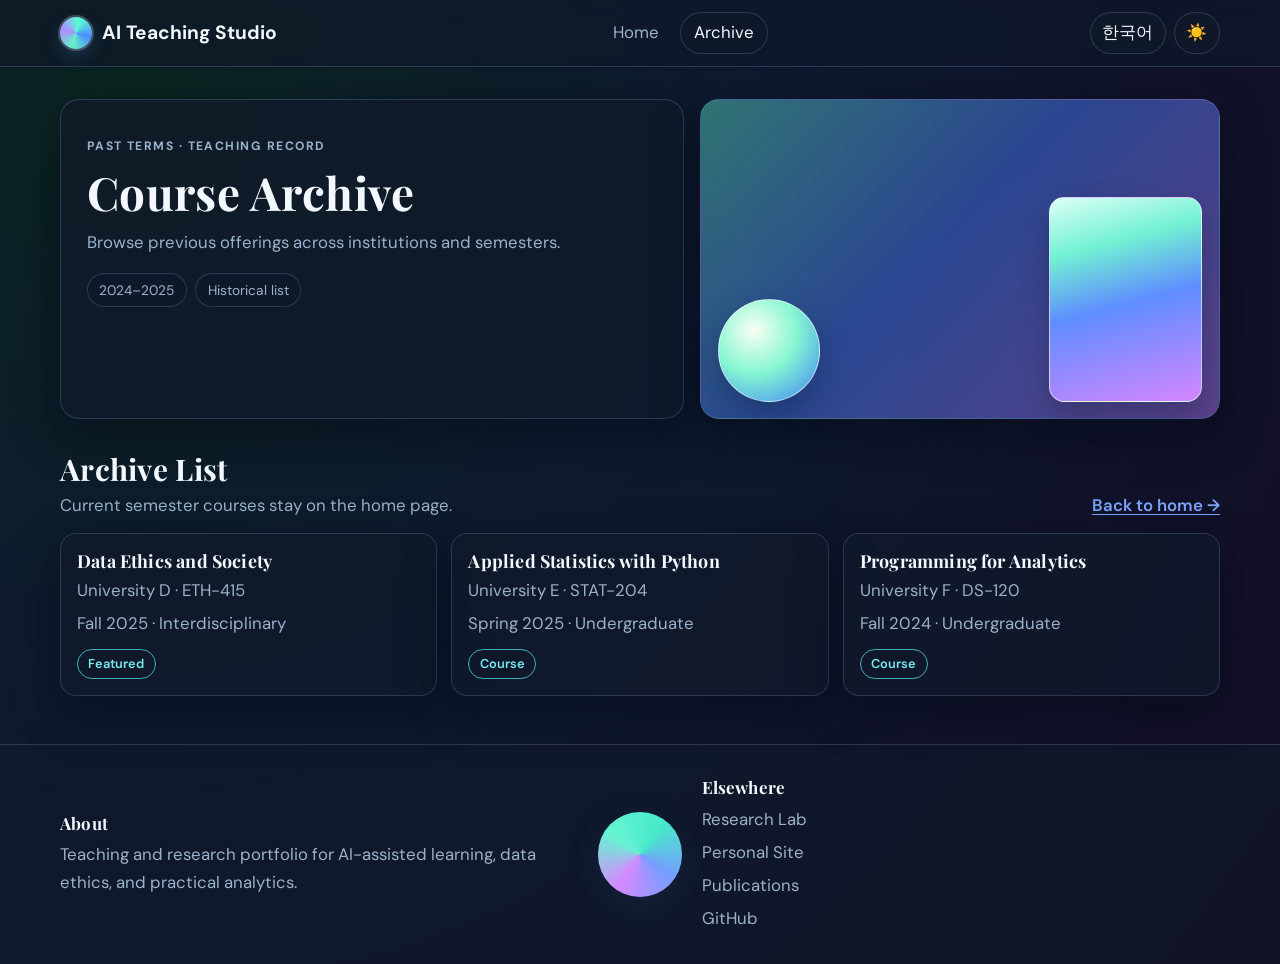
==== archive.html @ 7b6440a3 "Redesign homepage with bilingual, theme toggle, and archive page Agent-Logs-Url: https://github.com/" ====
<!doctype html>
<html lang="en">
<head>
  <meta charset="utf-8" />
  <meta name="viewport" content="width=device-width, initial-scale=1" />
  <title>AI Teaching Studio · Archive</title>
  <link rel="preconnect" href="https://fonts.googleapis.com" />
  <link rel="preconnect" href="https://fonts.gstatic.com" crossorigin />
  <link href="https://fonts.googleapis.com/css2?family=DM+Sans:wght@400;500;700&family=JetBrains+Mono:wght@400;600&family=Playfair+Display:wght@600;700&family=Pretendard:wght@400;500;700&display=swap" rel="stylesheet" />
  <link rel="stylesheet" href="./styles.css" />
</head>
<body data-page="archive" data-title-en="AI Teaching Studio · Archive" data-title-ko="AI Teaching Studio · 아카이브">
  <header class="site-header">
    <div class="container nav-shell">
      <a class="brand" href="./index.html" aria-label="Home">
        <span class="logo-orb" aria-hidden="true"></span>
        <span class="brand-text">AI Teaching Studio</span>
      </a>
      <nav class="nav-menu" aria-label="Primary navigation">
        <a href="./index.html" data-en="Home" data-ko="홈">Home</a>
        <a class="is-active" href="./archive.html" data-en="Archive" data-ko="아카이브">Archive</a>
      </nav>
      <div class="toggles">
        <button id="lang-toggle" class="icon-btn" type="button" aria-label="Toggle language">한국어</button>
        <button id="theme-toggle" class="icon-btn" type="button" aria-label="Toggle color theme">🌙</button>
      </div>
    </div>
  </header>

  <main class="container">
    <section class="hero">
      <div class="hero-copy">
        <p class="eyebrow" data-en="Past Terms · Teaching Record" data-ko="이전 학기 · 강의 기록">Past Terms · Teaching Record</p>
        <h1 data-en="Course Archive" data-ko="강의 아카이브">Course Archive</h1>
        <p data-en="Browse previous offerings across institutions and semesters."
           data-ko="대학별·학기별 이전 강의 개설 내역을 확인하세요.">
          Browse previous offerings across institutions and semesters.
        </p>
        <div class="badge-row">
          <span class="badge">2024–2025</span>
          <span class="badge" data-en="Historical list" data-ko="기록용 목록">Historical list</span>
        </div>
      </div>
      <div class="hero-media" role="img" aria-label="Aurora inspired archive visual">
        <div class="uni-logo" aria-hidden="true"></div>
        <div class="book-cover" aria-hidden="true"></div>
      </div>
    </section>

    <section class="section-head">
      <div>
        <h2 data-en="Archive List" data-ko="아카이브 목록">Archive List</h2>
        <p data-en="Current semester courses stay on the home page."
           data-ko="현재 학기 강의는 홈 화면에서 확인할 수 있습니다.">
          Current semester courses stay on the home page.
        </p>
      </div>
      <a class="text-link" href="./index.html" data-en="Back to home →" data-ko="홈으로 돌아가기 →">Back to home →</a>
    </section>
    <section id="archive-courses" class="course-grid" aria-live="polite"></section>
  </main>

  <footer class="site-footer">
    <div class="container footer-grid">
      <div>
        <h3 data-en="About" data-ko="소개">About</h3>
        <p data-en="Teaching and research portfolio for AI-assisted learning, data ethics, and practical analytics."
           data-ko="AI 기반 학습, 데이터 윤리, 실무 분석을 위한 강의·연구 포트폴리오입니다.">
          Teaching and research portfolio for AI-assisted learning, data ethics, and practical analytics.
        </p>
      </div>
      <div class="footer-center">
        <span class="footer-logo" aria-hidden="true"></span>
      </div>
      <div>
        <h3 data-en="Elsewhere" data-ko="링크">Elsewhere</h3>
        <ul class="footer-links">
          <li><a href="#" rel="noopener" data-en="Research Lab" data-ko="연구실">Research Lab</a></li>
          <li><a href="#" rel="noopener" data-en="Personal Site" data-ko="개인 사이트">Personal Site</a></li>
          <li><a href="#" rel="noopener" data-en="Publications" data-ko="논문·출판">Publications</a></li>
          <li><a href="#" rel="noopener" data-en="GitHub" data-ko="깃허브">GitHub</a></li>
        </ul>
      </div>
    </div>
  </footer>

  <script src="./app.js"></script>
</body>
</html>
---- styles.css ----
:root {
  --bg: #eef3f4;
  --bg-radial: radial-gradient(circle at 10% 20%, #d9fff5 0, #eff7ff 35%, #f8f6ff 100%);
  --surface: rgba(255, 255, 255, 0.75);
  --surface-strong: #ffffff;
  --text: #102026;
  --muted: #4c6073;
  --border: rgba(84, 112, 138, 0.22);
  --accent: #1ccfb0;
  --accent-2: #4d8dff;
  --shadow: 0 16px 42px rgba(29, 61, 104, 0.15);
}

*,
*::before,
*::after {
  box-sizing: border-box;
}

html[data-theme="dark"] {
  --bg: #091119;
  --bg-radial: radial-gradient(circle at 10% 10%, #0a2420 0, #0e1930 45%, #130d24 100%);
  --surface: rgba(17, 25, 42, 0.72);
  --surface-strong: #10182a;
  --text: #f3f8ff;
  --muted: #9bb2cb;
  --border: rgba(132, 164, 209, 0.24);
  --accent: #47e0c2;
  --accent-2: #7ca6ff;
  --shadow: 0 16px 48px rgba(2, 6, 18, 0.45);
}

html,
body {
  margin: 0;
  min-height: 100%;
}

body {
  font-family: "DM Sans", "Pretendard", -apple-system, BlinkMacSystemFont, "Segoe UI", sans-serif;
  font-size: clamp(0.95rem, 0.34vw + 0.9rem, 1.05rem);
  line-height: 1.65;
  background: var(--bg-radial), var(--bg);
  color: var(--text);
}

body.lang-ko {
  font-family: "Pretendard", "DM Sans", -apple-system, BlinkMacSystemFont, "Segoe UI", sans-serif;
}

h1,
h2,
h3 {
  margin: 0;
  font-family: "Playfair Display", "Pretendard", serif;
  letter-spacing: 0.01em;
  line-height: 1.2;
}

code {
  font-family: "JetBrains Mono", ui-monospace, SFMono-Regular, Menlo, monospace;
  font-size: 0.88em;
}

a {
  color: inherit;
}

.container {
  width: min(1160px, 92%);
  margin: 0 auto;
}

.site-header {
  position: sticky;
  top: 0;
  z-index: 10;
  backdrop-filter: blur(9px);
  border-bottom: 1px solid var(--border);
  background: color-mix(in hsl, var(--surface) 88%, transparent);
}

.nav-shell {
  display: flex;
  align-items: center;
  justify-content: space-between;
  gap: 1rem;
  padding: 0.75rem 0;
}

.brand {
  display: inline-flex;
  align-items: center;
  gap: 0.65rem;
  text-decoration: none;
}

.logo-orb {
  width: 2rem;
  aspect-ratio: 1;
  border-radius: 50%;
  background: conic-gradient(from 15deg, #58ffd4, #4d8dff, #64f2ca, #ad8dff, #58ffd4);
  box-shadow: 0 0 0 2px rgba(255, 255, 255, 0.2), 0 8px 16px rgba(49, 88, 141, 0.4);
}

.brand-text {
  font-weight: 700;
  font-size: clamp(1rem, 0.5vw + 0.95rem, 1.2rem);
}

.nav-menu {
  display: inline-flex;
  gap: 0.45rem;
}

.nav-menu a {
  text-decoration: none;
  border-radius: 999px;
  border: 1px solid transparent;
  padding: 0.38rem 0.8rem;
  color: var(--muted);
}

.nav-menu a.is-active,
.nav-menu a:hover {
  border-color: var(--border);
  color: var(--text);
  background: var(--surface);
}

.toggles {
  display: inline-flex;
  gap: 0.5rem;
}

.icon-btn {
  border: 1px solid var(--border);
  background: var(--surface);
  color: var(--text);
  border-radius: 999px;
  padding: 0.4rem 0.72rem;
  font: inherit;
  cursor: pointer;
}

.hero {
  margin-top: clamp(1rem, 3.2vw, 2rem);
  display: grid;
  grid-template-columns: 1.2fr 1fr;
  gap: 1rem;
}

.hero-copy,
.hero-media {
  border: 1px solid var(--border);
  border-radius: 1.2rem;
  background: var(--surface);
  box-shadow: var(--shadow);
}

.hero-copy {
  padding: clamp(1rem, 2vw, 1.7rem);
}

.hero-copy h1 {
  margin-top: 0.4rem;
  font-size: clamp(1.8rem, 2.2vw + 1.1rem, 3.05rem);
}

.hero-copy p {
  margin: 0.6rem 0 0;
  color: var(--muted);
}

.eyebrow {
  display: inline-block;
  letter-spacing: 0.12em;
  text-transform: uppercase;
  font-weight: 700;
  font-size: 0.76rem;
  color: var(--accent-2);
}

.badge-row {
  margin-top: 1rem;
  display: flex;
  flex-wrap: wrap;
  gap: 0.55rem;
}

.badge {
  border: 1px solid var(--border);
  border-radius: 999px;
  padding: 0.3rem 0.72rem;
  background: color-mix(in hsl, var(--surface-strong) 72%, transparent);
  font-size: 0.86rem;
  color: var(--muted);
}

.hero-media {
  min-height: clamp(220px, 35vw, 320px);
  padding: 1.05rem;
  display: flex;
  align-items: end;
  justify-content: space-between;
  background: linear-gradient(135deg, rgba(98, 242, 209, 0.42), rgba(73, 123, 255, 0.48) 45%, rgba(184, 122, 255, 0.46));
}

.uni-logo,
.book-cover {
  border: 1px solid rgba(255, 255, 255, 0.55);
  box-shadow: 0 12px 28px rgba(12, 28, 53, 0.34);
}

.uni-logo {
  width: clamp(78px, 8vw, 110px);
  aspect-ratio: 1;
  border-radius: 50%;
  background: radial-gradient(circle at 35% 30%, #f9fff3, #84f6d1 45%, #3f7ff9 100%);
}

.book-cover {
  width: clamp(104px, 12vw, 160px);
  border-radius: 0.95rem;
  aspect-ratio: 3 / 4;
  background: linear-gradient(165deg, #ddfff7 0, #72f1d3 25%, #5f8dff 52%, #d486ff 100%);
}

.section-head {
  margin-top: 2rem;
  display: flex;
  align-items: end;
  justify-content: space-between;
  gap: 1rem;
}

.section-head h2 {
  font-size: clamp(1.3rem, 1.2vw + 0.9rem, 2rem);
}

.section-head p {
  margin: 0.3rem 0 0;
  color: var(--muted);
}

.text-link {
  color: var(--accent-2);
  font-weight: 600;
  text-underline-offset: 0.2rem;
}

.course-grid {
  margin-top: 0.85rem;
  display: grid;
  grid-template-columns: repeat(auto-fit, minmax(250px, 1fr));
  gap: 0.9rem;
}

.course-card {
  border: 1px solid var(--border);
  border-radius: 1rem;
  background: var(--surface);
  box-shadow: var(--shadow);
  padding: 1rem;
}

.course-card h3 {
  font-size: 1.12rem;
}

.course-card p {
  margin: 0.32rem 0 0;
  color: var(--muted);
}

.pill {
  display: inline-block;
  margin-top: 0.7rem;
  border-radius: 999px;
  padding: 0.24rem 0.65rem;
  border: 1px solid color-mix(in hsl, var(--accent) 70%, var(--border));
  color: color-mix(in hsl, var(--accent) 68%, var(--text));
  font-size: 0.8rem;
  font-weight: 600;
}

.site-footer {
  margin-top: 3rem;
  border-top: 1px solid var(--border);
  background: color-mix(in hsl, var(--surface) 84%, transparent);
}

.footer-grid {
  display: grid;
  grid-template-columns: 1fr auto 1fr;
  align-items: center;
  gap: 1.2rem;
  padding: 2rem 0;
}

.footer-grid h3 {
  margin-bottom: 0.5rem;
  font-size: 1.06rem;
}

.footer-grid p {
  margin: 0;
  color: var(--muted);
}

.footer-center {
  display: flex;
  align-items: center;
  justify-content: center;
}

.footer-logo {
  width: 5.3rem;
  aspect-ratio: 1;
  border-radius: 999px;
  background: conic-gradient(from 35deg, #46eac9, #769dff, #d58aff, #66f3d2, #46eac9);
  box-shadow: 0 10px 30px rgba(29, 61, 104, 0.28);
}

.footer-links {
  list-style: none;
  padding: 0;
  margin: 0;
  display: grid;
  gap: 0.33rem;
}

.footer-links a {
  color: var(--muted);
  text-decoration: none;
}

.footer-links a:hover {
  color: var(--text);
}

@media (max-width: 960px) {
  .hero {
    grid-template-columns: 1fr;
  }

  .footer-grid {
    grid-template-columns: 1fr;
    text-align: center;
  }

  .footer-links {
    justify-content: center;
  }
}

@media (max-width: 680px) {
  .nav-shell {
    flex-wrap: wrap;
  }

  .section-head {
    flex-direction: column;
    align-items: flex-start;
  }

  .hero-media {
    min-height: 200px;
  }
}
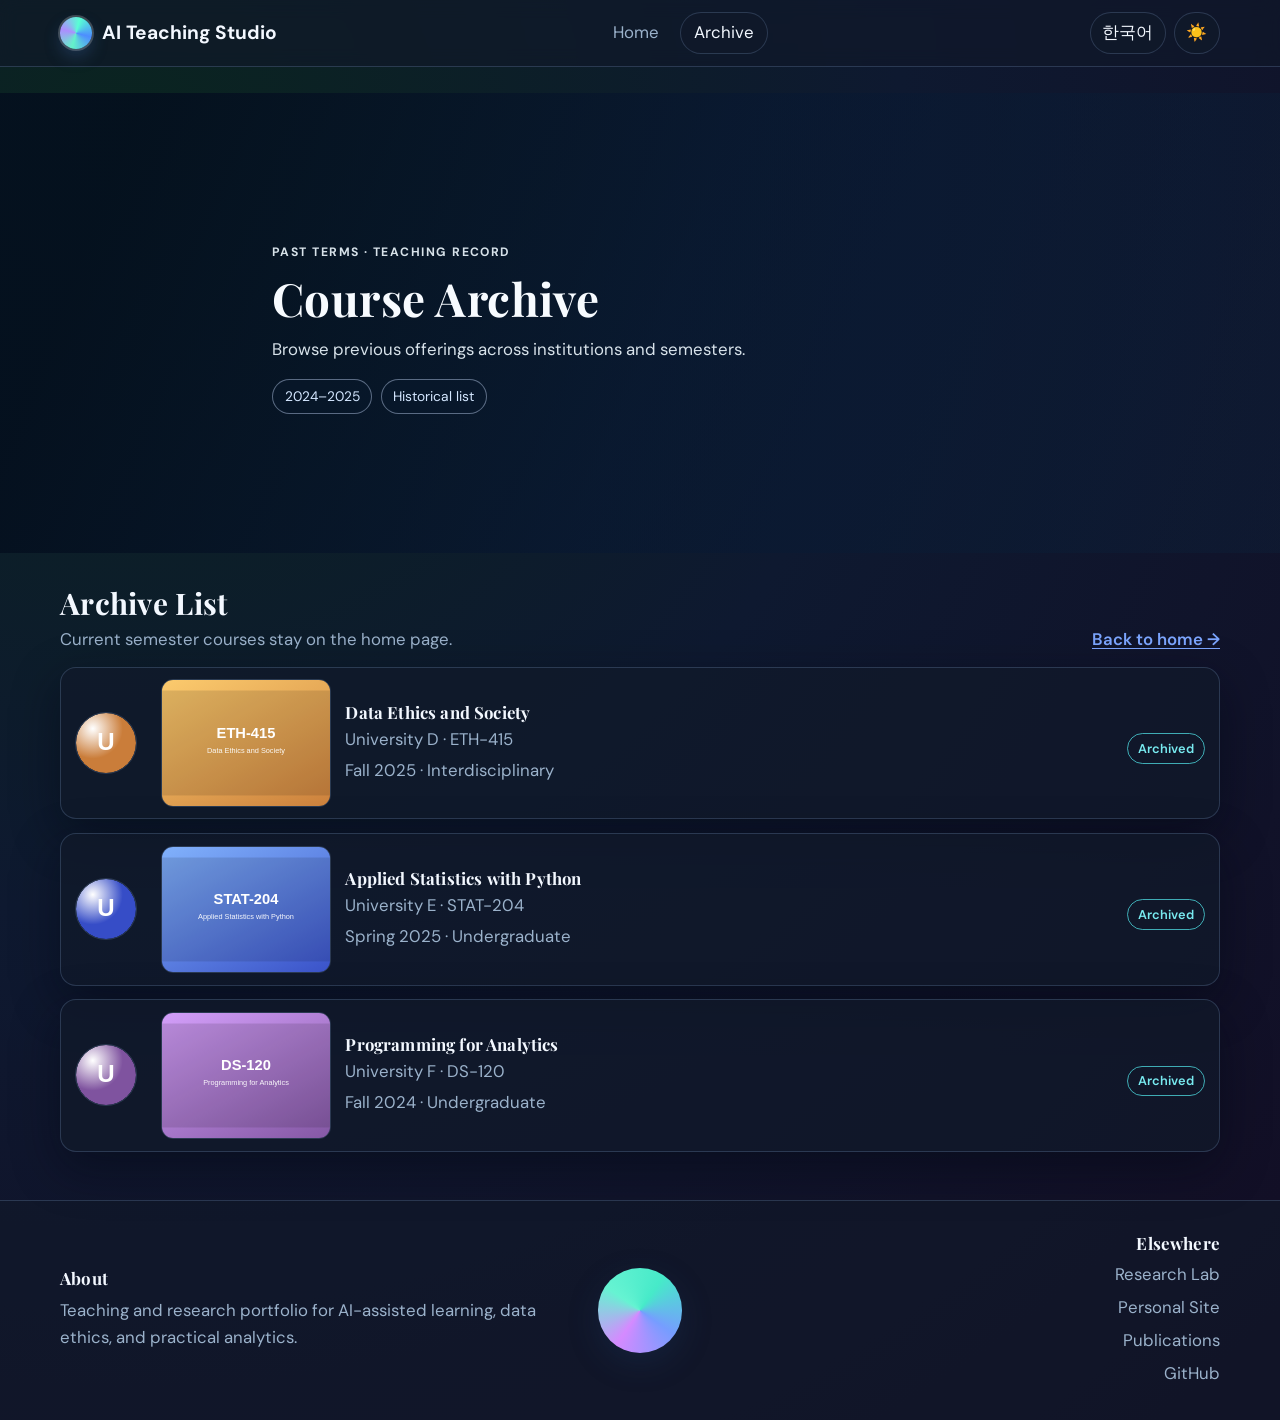
==== commit e561c2b6: "Redesign homepage hero, course layouts, mobile nav, and footer alignment Agent-Logs-Url: https://git" ====
--- a/archive.html
+++ b/archive.html
@@ -16,7 +16,10 @@
         <span class="logo-orb" aria-hidden="true"></span>
         <span class="brand-text">AI Teaching Studio</span>
       </a>
-      <nav class="nav-menu" aria-label="Primary navigation">
+      <button id="nav-toggle" class="nav-toggle" type="button" aria-expanded="false" aria-controls="primary-nav">
+        ☰ <span data-en="Menu" data-ko="메뉴">Menu</span>
+      </button>
+      <nav id="primary-nav" class="nav-menu" aria-label="Primary navigation">
         <a href="./index.html" data-en="Home" data-ko="홈">Home</a>
         <a class="is-active" href="./archive.html" data-en="Archive" data-ko="아카이브">Archive</a>
       </nav>
@@ -27,9 +30,9 @@
     </div>
   </header>
 
-  <main class="container">
-    <section class="hero">
-      <div class="hero-copy">
+  <main>
+    <section class="hero hero-archive">
+      <div class="container hero-copy">
         <p class="eyebrow" data-en="Past Terms · Teaching Record" data-ko="이전 학기 · 강의 기록">Past Terms · Teaching Record</p>
         <h1 data-en="Course Archive" data-ko="강의 아카이브">Course Archive</h1>
         <p data-en="Browse previous offerings across institutions and semesters."
@@ -41,12 +44,9 @@
           <span class="badge" data-en="Historical list" data-ko="기록용 목록">Historical list</span>
         </div>
       </div>
-      <div class="hero-media" role="img" aria-label="Aurora inspired archive visual">
-        <div class="uni-logo" aria-hidden="true"></div>
-        <div class="book-cover" aria-hidden="true"></div>
-      </div>
     </section>
 
+    <div class="container">
     <section class="section-head">
       <div>
         <h2 data-en="Archive List" data-ko="아카이브 목록">Archive List</h2>
@@ -57,7 +57,8 @@
       </div>
       <a class="text-link" href="./index.html" data-en="Back to home →" data-ko="홈으로 돌아가기 →">Back to home →</a>
     </section>
-    <section id="archive-courses" class="course-grid" aria-live="polite"></section>
+    <section id="archive-courses" class="archive-list" aria-live="polite"></section>
+    </div>
   </main>
 
   <footer class="site-footer">
@@ -72,7 +73,7 @@
       <div class="footer-center">
         <span class="footer-logo" aria-hidden="true"></span>
       </div>
-      <div>
+      <div class="footer-end">
         <h3 data-en="Elsewhere" data-ko="링크">Elsewhere</h3>
         <ul class="footer-links">
           <li><a href="#" rel="noopener" data-en="Research Lab" data-ko="연구실">Research Lab</a></li>
--- a/styles.css
+++ b/styles.css
@@ -86,6 +86,7 @@
   justify-content: space-between;
   gap: 1rem;
   padding: 0.75rem 0;
+  position: relative;
 }
 
 .brand {
@@ -113,6 +114,17 @@
   gap: 0.45rem;
 }
 
+.nav-toggle {
+  display: none;
+  border: 1px solid var(--border);
+  background: var(--surface);
+  color: var(--text);
+  border-radius: 999px;
+  padding: 0.38rem 0.8rem;
+  font: inherit;
+  cursor: pointer;
+}
+
 .nav-menu a {
   text-decoration: none;
   border-radius: 999px;
@@ -143,23 +155,41 @@
   cursor: pointer;
 }
 
+.hero-copy {
+  padding: clamp(1.3rem, 2.5vw, 2.1rem);
+  max-width: 800px;
+  position: relative;
+  z-index: 1;
+}
+
 .hero {
-  margin-top: clamp(1rem, 3.2vw, 2rem);
-  display: grid;
-  grid-template-columns: 1.2fr 1fr;
-  gap: 1rem;
-}
-
-.hero-copy,
-.hero-media {
-  border: 1px solid var(--border);
-  border-radius: 1.2rem;
-  background: var(--surface);
-  box-shadow: var(--shadow);
-}
-
-.hero-copy {
-  padding: clamp(1rem, 2vw, 1.7rem);
+  margin-top: clamp(1rem, 2.6vw, 1.6rem);
+  width: 100%;
+  min-height: clamp(280px, 46vw, 460px);
+  display: flex;
+  align-items: center;
+  color: #f7fbff;
+  position: relative;
+  overflow: hidden;
+}
+
+.hero::before {
+  content: "";
+  position: absolute;
+  inset: 0;
+  background: linear-gradient(112deg, rgba(4, 15, 30, 0.88) 10%, rgba(8, 25, 52, 0.64) 52%, rgba(16, 39, 67, 0.35) 100%);
+}
+
+.hero-home {
+  background:
+    linear-gradient(0deg, rgba(0, 0, 0, 0.1), rgba(0, 0, 0, 0.1)),
+    url("https://images.unsplash.com/photo-1516321497487-e288fb19713f?auto=format&fit=crop&w=1800&q=80") center / cover no-repeat;
+}
+
+.hero-archive {
+  background:
+    linear-gradient(0deg, rgba(0, 0, 0, 0.1), rgba(0, 0, 0, 0.1)),
+    url("https://images.unsplash.com/photo-1523050854058-8df90110c9f1?auto=format&fit=crop&w=1800&q=80") center / cover no-repeat;
 }
 
 .hero-copy h1 {
@@ -169,7 +199,7 @@
 
 .hero-copy p {
   margin: 0.6rem 0 0;
-  color: var(--muted);
+  color: rgba(238, 248, 255, 0.9);
 }
 
 .eyebrow {
@@ -178,7 +208,7 @@
   text-transform: uppercase;
   font-weight: 700;
   font-size: 0.76rem;
-  color: var(--accent-2);
+  color: #9ec8ff;
 }
 
 .badge-row {
@@ -189,41 +219,12 @@
 }
 
 .badge {
-  border: 1px solid var(--border);
+  border: 1px solid rgba(204, 225, 255, 0.42);
   border-radius: 999px;
   padding: 0.3rem 0.72rem;
-  background: color-mix(in hsl, var(--surface-strong) 72%, transparent);
+  background: rgba(11, 25, 46, 0.45);
   font-size: 0.86rem;
-  color: var(--muted);
-}
-
-.hero-media {
-  min-height: clamp(220px, 35vw, 320px);
-  padding: 1.05rem;
-  display: flex;
-  align-items: end;
-  justify-content: space-between;
-  background: linear-gradient(135deg, rgba(98, 242, 209, 0.42), rgba(73, 123, 255, 0.48) 45%, rgba(184, 122, 255, 0.46));
-}
-
-.uni-logo,
-.book-cover {
-  border: 1px solid rgba(255, 255, 255, 0.55);
-  box-shadow: 0 12px 28px rgba(12, 28, 53, 0.34);
-}
-
-.uni-logo {
-  width: clamp(78px, 8vw, 110px);
-  aspect-ratio: 1;
-  border-radius: 50%;
-  background: radial-gradient(circle at 35% 30%, #f9fff3, #84f6d1 45%, #3f7ff9 100%);
-}
-
-.book-cover {
-  width: clamp(104px, 12vw, 160px);
-  border-radius: 0.95rem;
-  aspect-ratio: 3 / 4;
-  background: linear-gradient(165deg, #ddfff7 0, #72f1d3 25%, #5f8dff 52%, #d486ff 100%);
+  color: #d4e7ff;
 }
 
 .section-head {
@@ -261,11 +262,38 @@
   border-radius: 1rem;
   background: var(--surface);
   box-shadow: var(--shadow);
-  padding: 1rem;
+  padding: 0.9rem;
+  display: grid;
+  gap: 0.8rem;
+}
+
+.course-media {
+  display: grid;
+  grid-template-columns: 58px 1fr;
+  gap: 0.72rem;
+  align-items: center;
+}
+
+.course-logo {
+  width: 58px;
+  height: 58px;
+  border-radius: 50%;
+  border: 1px solid var(--border);
+  object-fit: cover;
+  background: var(--surface-strong);
+}
+
+.course-thumb {
+  width: 100%;
+  aspect-ratio: 16 / 9;
+  object-fit: cover;
+  border-radius: 0.7rem;
+  border: 1px solid var(--border);
 }
 
 .course-card h3 {
-  font-size: 1.12rem;
+  margin-top: 0.1rem;
+  font-size: 1.1rem;
 }
 
 .course-card p {
@@ -284,6 +312,50 @@
   font-weight: 600;
 }
 
+.archive-list {
+  margin-top: 0.85rem;
+  display: grid;
+  gap: 0.85rem;
+}
+
+.archive-row {
+  display: grid;
+  grid-template-columns: 72px 170px 1fr auto;
+  gap: 0.9rem;
+  align-items: center;
+  border: 1px solid var(--border);
+  border-radius: 1rem;
+  background: var(--surface);
+  box-shadow: var(--shadow);
+  padding: 0.72rem 0.85rem;
+}
+
+.archive-logo {
+  width: 62px;
+  height: 62px;
+  object-fit: cover;
+  border-radius: 999px;
+  border: 1px solid var(--border);
+}
+
+.archive-thumb {
+  width: 100%;
+  max-width: 170px;
+  aspect-ratio: 4 / 3;
+  object-fit: cover;
+  border-radius: 0.75rem;
+  border: 1px solid var(--border);
+}
+
+.archive-main h3 {
+  font-size: 1.05rem;
+}
+
+.archive-main p {
+  margin: 0.22rem 0 0;
+  color: var(--muted);
+}
+
 .site-footer {
   margin-top: 3rem;
   border-top: 1px solid var(--border);
@@ -330,6 +402,11 @@
   gap: 0.33rem;
 }
 
+.footer-end {
+  justify-self: end;
+  text-align: right;
+}
+
 .footer-links a {
   color: var(--muted);
   text-decoration: none;
@@ -340,23 +417,74 @@
 }
 
 @media (max-width: 960px) {
-  .hero {
-    grid-template-columns: 1fr;
-  }
-
   .footer-grid {
     grid-template-columns: 1fr;
     text-align: center;
   }
 
+  .footer-end {
+    justify-self: center;
+    text-align: center;
+  }
+
   .footer-links {
     justify-content: center;
   }
+
+  .archive-row {
+    grid-template-columns: 64px 120px 1fr;
+  }
+
+  .archive-row .pill {
+    justify-self: start;
+    grid-column: 2 / -1;
+  }
 }
 
 @media (max-width: 680px) {
   .nav-shell {
-    flex-wrap: wrap;
+    display: grid;
+    grid-template-columns: 1fr auto auto;
+    align-items: center;
+    gap: 0.55rem;
+  }
+
+  .brand {
+    min-width: 0;
+  }
+
+  .brand-text {
+    white-space: nowrap;
+    overflow: hidden;
+    text-overflow: ellipsis;
+  }
+
+  .nav-toggle {
+    display: inline-flex;
+    align-items: center;
+    gap: 0.28rem;
+  }
+
+  .nav-menu {
+    display: none;
+    width: 100%;
+    grid-column: 1 / -1;
+    flex-direction: column;
+    align-items: stretch;
+    padding: 0.3rem 0 0.15rem;
+  }
+
+  .nav-menu.is-open {
+    display: flex;
+  }
+
+  .nav-menu a {
+    border-radius: 0.6rem;
+    padding: 0.55rem 0.7rem;
+  }
+
+  .toggles {
+    justify-self: end;
   }
 
   .section-head {
@@ -364,7 +492,21 @@
     align-items: flex-start;
   }
 
-  .hero-media {
-    min-height: 200px;
-  }
-}
+  .hero {
+    min-height: 240px;
+  }
+
+  .archive-row {
+    grid-template-columns: 1fr;
+    gap: 0.65rem;
+  }
+
+  .archive-logo {
+    width: 52px;
+    height: 52px;
+  }
+
+  .archive-thumb {
+    max-width: none;
+  }
+}
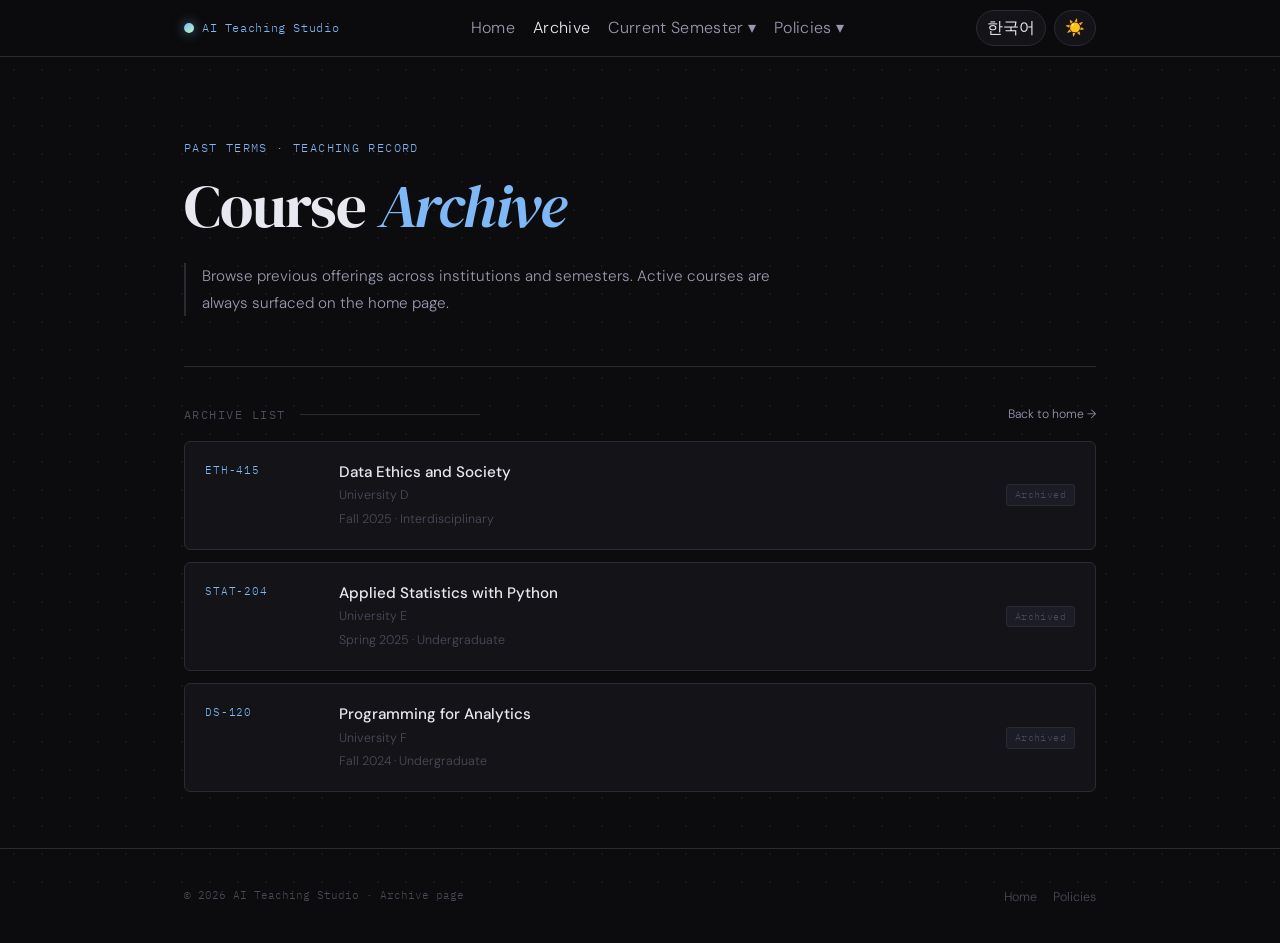
==== commit 84de011f: "feat: restyle site to match courses design and add dropdown navigation Agent-Logs-Url: https://githu" ====
--- a/archive.html
+++ b/archive.html
@@ -6,23 +6,40 @@
   <title>AI Teaching Studio · Archive</title>
   <link rel="preconnect" href="https://fonts.googleapis.com" />
   <link rel="preconnect" href="https://fonts.gstatic.com" crossorigin />
-  <link href="https://fonts.googleapis.com/css2?family=DM+Sans:wght@400;500;700&family=JetBrains+Mono:wght@400;600&family=Playfair+Display:wght@600;700&family=Pretendard:wght@400;500;700&display=swap" rel="stylesheet" />
+  <link href="https://fonts.googleapis.com/css2?family=DM+Sans:wght@300;400;500&family=DM+Serif+Display:ital@0;1&family=IBM+Plex+Mono:wght@400;500&family=Pretendard:wght@400;500;700&display=swap" rel="stylesheet" />
   <link rel="stylesheet" href="./styles.css" />
 </head>
 <body data-page="archive" data-title-en="AI Teaching Studio · Archive" data-title-ko="AI Teaching Studio · 아카이브">
   <header class="site-header">
-    <div class="container nav-shell">
+    <div class="nav-shell">
       <a class="brand" href="./index.html" aria-label="Home">
         <span class="logo-orb" aria-hidden="true"></span>
         <span class="brand-text">AI Teaching Studio</span>
       </a>
+
       <button id="nav-toggle" class="nav-toggle" type="button" aria-expanded="false" aria-controls="primary-nav">
         ☰ <span data-en="Menu" data-ko="메뉴">Menu</span>
       </button>
+
       <nav id="primary-nav" class="nav-menu" aria-label="Primary navigation">
-        <a href="./index.html" data-en="Home" data-ko="홈">Home</a>
-        <a class="is-active" href="./archive.html" data-en="Archive" data-ko="아카이브">Archive</a>
+        <a class="nav-link" href="./index.html" data-en="Home" data-ko="홈">Home</a>
+        <a class="nav-link is-active" href="./archive.html" data-en="Archive" data-ko="아카이브">Archive</a>
+
+        <div class="dropdown" data-dropdown>
+          <button class="dropdown-toggle" type="button" aria-expanded="false" data-en="Current Semester ▾" data-ko="이번 학기 ▾">Current Semester ▾</button>
+          <div id="current-courses-dropdown" class="dropdown-menu" role="menu" aria-label="Current semester courses"></div>
+        </div>
+
+        <div class="dropdown" data-dropdown>
+          <button class="dropdown-toggle" type="button" aria-expanded="false" data-en="Policies ▾" data-ko="정책 ▾">Policies ▾</button>
+          <div class="dropdown-menu" role="menu" aria-label="Policies links">
+            <a href="./policies.html#chatgpt-policy" data-en="ChatGPT Use" data-ko="ChatGPT 사용">ChatGPT Use</a>
+            <a href="./policies.html#test-policy" data-en="Tests & Exams" data-ko="시험 정책">Tests & Exams</a>
+            <a href="./policies.html#assignment-policy" data-en="Assignments" data-ko="과제 정책">Assignments</a>
+          </div>
+        </div>
       </nav>
+
       <div class="toggles">
         <button id="lang-toggle" class="icon-btn" type="button" aria-label="Toggle language">한국어</button>
         <button id="theme-toggle" class="icon-btn" type="button" aria-label="Toggle color theme">🌙</button>
@@ -30,58 +47,35 @@
     </div>
   </header>
 
-  <main>
-    <section class="hero hero-archive">
-      <div class="container hero-copy">
-        <p class="eyebrow" data-en="Past Terms · Teaching Record" data-ko="이전 학기 · 강의 기록">Past Terms · Teaching Record</p>
-        <h1 data-en="Course Archive" data-ko="강의 아카이브">Course Archive</h1>
-        <p data-en="Browse previous offerings across institutions and semesters."
-           data-ko="대학별·학기별 이전 강의 개설 내역을 확인하세요.">
-          Browse previous offerings across institutions and semesters.
-        </p>
-        <div class="badge-row">
-          <span class="badge">2024–2025</span>
-          <span class="badge" data-en="Historical list" data-ko="기록용 목록">Historical list</span>
+  <main class="wrap">
+    <header class="hero">
+      <p class="eyebrow" data-en="Past Terms · Teaching Record" data-ko="이전 학기 · 강의 기록">Past Terms · Teaching Record</p>
+      <h1 data-en="Course <em>Archive</em>" data-ko="강의 <em>아카이브</em>">Course <em>Archive</em></h1>
+      <p class="hero-desc" data-en="Browse previous offerings across institutions and semesters. Active courses are always surfaced on the home page."
+         data-ko="대학별·학기별 이전 강의 개설 내역을 확인하세요. 현재 강의는 홈 화면에서 우선 제공됩니다.">
+        Browse previous offerings across institutions and semesters. Active courses are always surfaced on the home page.
+      </p>
+    </header>
+
+    <section class="section">
+      <div class="section-head">
+        <div class="section-title">
+          <h2 data-en="Archive List" data-ko="아카이브 목록">Archive List</h2>
+          <span class="section-line" aria-hidden="true"></span>
         </div>
+        <a class="text-link" href="./index.html" data-en="Back to home →" data-ko="홈으로 돌아가기 →">Back to home →</a>
       </div>
+      <section id="archive-courses" class="archive-list" aria-live="polite"></section>
     </section>
-
-    <div class="container">
-    <section class="section-head">
-      <div>
-        <h2 data-en="Archive List" data-ko="아카이브 목록">Archive List</h2>
-        <p data-en="Current semester courses stay on the home page."
-           data-ko="현재 학기 강의는 홈 화면에서 확인할 수 있습니다.">
-          Current semester courses stay on the home page.
-        </p>
-      </div>
-      <a class="text-link" href="./index.html" data-en="Back to home →" data-ko="홈으로 돌아가기 →">Back to home →</a>
-    </section>
-    <section id="archive-courses" class="archive-list" aria-live="polite"></section>
-    </div>
   </main>
 
   <footer class="site-footer">
-    <div class="container footer-grid">
-      <div>
-        <h3 data-en="About" data-ko="소개">About</h3>
-        <p data-en="Teaching and research portfolio for AI-assisted learning, data ethics, and practical analytics."
-           data-ko="AI 기반 학습, 데이터 윤리, 실무 분석을 위한 강의·연구 포트폴리오입니다.">
-          Teaching and research portfolio for AI-assisted learning, data ethics, and practical analytics.
-        </p>
-      </div>
-      <div class="footer-center">
-        <span class="footer-logo" aria-hidden="true"></span>
-      </div>
-      <div class="footer-end">
-        <h3 data-en="Elsewhere" data-ko="링크">Elsewhere</h3>
-        <ul class="footer-links">
-          <li><a href="#" rel="noopener" data-en="Research Lab" data-ko="연구실">Research Lab</a></li>
-          <li><a href="#" rel="noopener" data-en="Personal Site" data-ko="개인 사이트">Personal Site</a></li>
-          <li><a href="#" rel="noopener" data-en="Publications" data-ko="논문·출판">Publications</a></li>
-          <li><a href="#" rel="noopener" data-en="GitHub" data-ko="깃허브">GitHub</a></li>
-        </ul>
-      </div>
+    <div class="footer-grid">
+      <span class="footer-note" data-en="© 2026 AI Teaching Studio · Archive page" data-ko="© 2026 AI Teaching Studio · 아카이브 페이지">© 2026 AI Teaching Studio · Archive page</span>
+      <ul class="footer-links">
+        <li><a href="./index.html" data-en="Home" data-ko="홈">Home</a></li>
+        <li><a href="./policies.html" data-en="Policies" data-ko="정책">Policies</a></li>
+      </ul>
     </div>
   </footer>
 
--- a/styles.css
+++ b/styles.css
@@ -1,14 +1,30 @@
 :root {
-  --bg: #eef3f4;
-  --bg-radial: radial-gradient(circle at 10% 20%, #d9fff5 0, #eff7ff 35%, #f8f6ff 100%);
-  --surface: rgba(255, 255, 255, 0.75);
-  --surface-strong: #ffffff;
-  --text: #102026;
-  --muted: #4c6073;
-  --border: rgba(84, 112, 138, 0.22);
-  --accent: #1ccfb0;
-  --accent-2: #4d8dff;
-  --shadow: 0 16px 42px rgba(29, 61, 104, 0.15);
+  --bg: #0c0c0e;
+  --surface: #141418;
+  --surface-alt: #101014;
+  --border: #2a2a32;
+  --muted: #4a4a5a;
+  --text: #e8e8f0;
+  --sub: #9898b0;
+  --accent: #7eb8f7;
+  --accent-2: #b9fbc0;
+  --tag-bg: #1c1c26;
+  --radius: 6px;
+  --shadow: 0 10px 32px rgba(0, 0, 0, 0.35);
+}
+
+html[data-theme="light"] {
+  --bg: #f3f4f8;
+  --surface: #ffffff;
+  --surface-alt: #f8f8fc;
+  --border: #d9dbe6;
+  --muted: #8f95a8;
+  --text: #1f2330;
+  --sub: #5b6178;
+  --accent: #3d77d8;
+  --accent-2: #2f9d69;
+  --tag-bg: #f5f7fb;
+  --shadow: 0 8px 24px rgba(28, 34, 52, 0.08);
 }
 
 *,
@@ -17,101 +33,152 @@
   box-sizing: border-box;
 }
 
-html[data-theme="dark"] {
-  --bg: #091119;
-  --bg-radial: radial-gradient(circle at 10% 10%, #0a2420 0, #0e1930 45%, #130d24 100%);
-  --surface: rgba(17, 25, 42, 0.72);
-  --surface-strong: #10182a;
-  --text: #f3f8ff;
-  --muted: #9bb2cb;
-  --border: rgba(132, 164, 209, 0.24);
-  --accent: #47e0c2;
-  --accent-2: #7ca6ff;
-  --shadow: 0 16px 48px rgba(2, 6, 18, 0.45);
-}
-
-html,
+html {
+  scroll-behavior: smooth;
+}
+
 body {
   margin: 0;
-  min-height: 100%;
-}
-
-body {
-  font-family: "DM Sans", "Pretendard", -apple-system, BlinkMacSystemFont, "Segoe UI", sans-serif;
-  font-size: clamp(0.95rem, 0.34vw + 0.9rem, 1.05rem);
-  line-height: 1.65;
-  background: var(--bg-radial), var(--bg);
+  background: var(--bg);
   color: var(--text);
+  font-family: "DM Sans", "Pretendard", sans-serif;
+  font-weight: 300;
+  line-height: 1.6;
+  min-height: 100vh;
+  overflow-x: hidden;
 }
 
 body.lang-ko {
-  font-family: "Pretendard", "DM Sans", -apple-system, BlinkMacSystemFont, "Segoe UI", sans-serif;
-}
-
-h1,
-h2,
-h3 {
-  margin: 0;
-  font-family: "Playfair Display", "Pretendard", serif;
-  letter-spacing: 0.01em;
-  line-height: 1.2;
-}
-
-code {
-  font-family: "JetBrains Mono", ui-monospace, SFMono-Regular, Menlo, monospace;
-  font-size: 0.88em;
+  font-family: "Pretendard", "DM Sans", sans-serif;
+}
+
+body::before {
+  content: "";
+  position: fixed;
+  inset: 0;
+  background-image: radial-gradient(circle, color-mix(in hsl, var(--border) 65%, transparent) 1px, transparent 1px);
+  background-size: 28px 28px;
+  opacity: 0.5;
+  pointer-events: none;
+  z-index: 0;
 }
 
 a {
   color: inherit;
-}
-
-.container {
-  width: min(1160px, 92%);
-  margin: 0 auto;
 }
 
 .site-header {
   position: sticky;
   top: 0;
-  z-index: 10;
-  backdrop-filter: blur(9px);
+  z-index: 100;
   border-bottom: 1px solid var(--border);
-  background: color-mix(in hsl, var(--surface) 88%, transparent);
+  background: color-mix(in hsl, var(--bg) 90%, transparent);
+  backdrop-filter: blur(14px);
 }
 
 .nav-shell {
+  position: relative;
+  z-index: 1;
+  max-width: 960px;
+  margin: 0 auto;
+  padding: 0 24px;
+  height: 56px;
   display: flex;
   align-items: center;
   justify-content: space-between;
-  gap: 1rem;
-  padding: 0.75rem 0;
-  position: relative;
+  gap: 16px;
 }
 
 .brand {
   display: inline-flex;
   align-items: center;
-  gap: 0.65rem;
   text-decoration: none;
+  gap: 8px;
+  min-width: 0;
 }
 
 .logo-orb {
-  width: 2rem;
-  aspect-ratio: 1;
+  width: 10px;
+  height: 10px;
   border-radius: 50%;
-  background: conic-gradient(from 15deg, #58ffd4, #4d8dff, #64f2ca, #ad8dff, #58ffd4);
-  box-shadow: 0 0 0 2px rgba(255, 255, 255, 0.2), 0 8px 16px rgba(49, 88, 141, 0.4);
+  background: linear-gradient(135deg, var(--accent), var(--accent-2));
+  box-shadow: 0 0 12px color-mix(in hsl, var(--accent) 60%, transparent);
 }
 
 .brand-text {
-  font-weight: 700;
-  font-size: clamp(1rem, 0.5vw + 0.95rem, 1.2rem);
+  font-family: "IBM Plex Mono", monospace;
+  font-size: 0.78rem;
+  color: var(--accent);
+  letter-spacing: 0.05em;
+  white-space: nowrap;
+  overflow: hidden;
+  text-overflow: ellipsis;
 }
 
 .nav-menu {
-  display: inline-flex;
-  gap: 0.45rem;
+  display: flex;
+  align-items: center;
+  gap: 18px;
+}
+
+.nav-link,
+.dropdown-toggle {
+  font-size: 0.8rem;
+  color: var(--sub);
+  text-decoration: none;
+  letter-spacing: 0.02em;
+  transition: color 0.2s;
+  background: transparent;
+  border: 0;
+  padding: 0;
+  cursor: pointer;
+  font: inherit;
+}
+
+.nav-link:hover,
+.nav-link.is-active,
+.dropdown-toggle:hover,
+.dropdown.open .dropdown-toggle,
+.dropdown-toggle[aria-expanded="true"] {
+  color: var(--text);
+}
+
+.dropdown {
+  position: relative;
+}
+
+.dropdown-menu {
+  position: absolute;
+  top: calc(100% + 12px);
+  left: 0;
+  min-width: 240px;
+  display: none;
+  flex-direction: column;
+  gap: 2px;
+  border: 1px solid var(--border);
+  border-radius: var(--radius);
+  background: var(--surface);
+  box-shadow: var(--shadow);
+  padding: 8px;
+}
+
+.dropdown-menu a {
+  font-size: 0.76rem;
+  color: var(--sub);
+  text-decoration: none;
+  padding: 8px 10px;
+  border-radius: 4px;
+}
+
+.dropdown-menu a:hover {
+  background: var(--tag-bg);
+  color: var(--text);
+}
+
+.dropdown:hover .dropdown-menu,
+.dropdown:focus-within .dropdown-menu,
+.dropdown.open .dropdown-menu {
+  display: flex;
 }
 
 .nav-toggle {
@@ -120,29 +187,14 @@
   background: var(--surface);
   color: var(--text);
   border-radius: 999px;
-  padding: 0.38rem 0.8rem;
+  padding: 4px 12px;
+  cursor: pointer;
   font: inherit;
-  cursor: pointer;
-}
-
-.nav-menu a {
-  text-decoration: none;
-  border-radius: 999px;
-  border: 1px solid transparent;
-  padding: 0.38rem 0.8rem;
-  color: var(--muted);
-}
-
-.nav-menu a.is-active,
-.nav-menu a:hover {
-  border-color: var(--border);
-  color: var(--text);
-  background: var(--surface);
 }
 
 .toggles {
   display: inline-flex;
-  gap: 0.5rem;
+  gap: 8px;
 }
 
 .icon-btn {
@@ -150,363 +202,464 @@
   background: var(--surface);
   color: var(--text);
   border-radius: 999px;
-  padding: 0.4rem 0.72rem;
+  padding: 4px 10px;
   font: inherit;
   cursor: pointer;
 }
 
-.hero-copy {
-  padding: clamp(1.3rem, 2.5vw, 2.1rem);
-  max-width: 800px;
+.wrap {
   position: relative;
   z-index: 1;
+  max-width: 960px;
+  margin: 0 auto;
+  padding: 0 24px;
 }
 
 .hero {
-  margin-top: clamp(1rem, 2.6vw, 1.6rem);
-  width: 100%;
-  min-height: clamp(280px, 46vw, 460px);
+  padding: 82px 0 50px;
+  border-bottom: 1px solid var(--border);
+}
+
+.eyebrow {
+  font-family: "IBM Plex Mono", monospace;
+  font-size: 0.72rem;
+  color: var(--accent);
+  letter-spacing: 0.12em;
+  text-transform: uppercase;
+  margin: 0;
+}
+
+.hero h1 {
+  margin: 16px 0 0;
+  font-family: "DM Serif Display", "Pretendard", serif;
+  font-size: clamp(2.3rem, 5.5vw, 3.8rem);
+  font-weight: 400;
+  line-height: 1.08;
+  letter-spacing: -0.02em;
+}
+
+.hero h1 em {
+  font-style: italic;
+  color: var(--accent);
+}
+
+.hero-desc {
+  margin: 24px 0 0;
+  max-width: 600px;
+  font-size: 0.95rem;
+  color: var(--sub);
+  line-height: 1.75;
+  border-left: 2px solid var(--border);
+  padding-left: 16px;
+}
+
+.stats-bar {
+  display: flex;
+  border: 1px solid var(--border);
+  border-radius: var(--radius);
+  overflow: hidden;
+  margin-top: 30px;
+}
+
+.stat {
+  flex: 1;
+  padding: 14px 18px;
+  border-right: 1px solid var(--border);
+  text-align: center;
+}
+
+.stat:last-child {
+  border-right: none;
+}
+
+.stat-num {
+  font-family: "DM Serif Display", serif;
+  font-size: 1.5rem;
+  color: var(--accent);
+  line-height: 1;
+}
+
+.stat-label {
+  font-family: "IBM Plex Mono", monospace;
+  font-size: 0.62rem;
+  color: var(--muted);
+  text-transform: uppercase;
+  letter-spacing: 0.08em;
+  margin-top: 4px;
+}
+
+.section {
+  padding: 38px 0;
+}
+
+.section-head {
+  display: flex;
+  align-items: flex-end;
+  justify-content: space-between;
+  gap: 12px;
+  margin-bottom: 16px;
+}
+
+.section-title {
   display: flex;
   align-items: center;
-  color: #f7fbff;
+  gap: 14px;
+}
+
+.section-title h2 {
+  margin: 0;
+  font-family: "IBM Plex Mono", monospace;
+  font-size: 0.76rem;
+  color: var(--muted);
+  text-transform: uppercase;
+  letter-spacing: 0.12em;
+  font-weight: 400;
+}
+
+.section-line {
+  width: min(180px, 20vw);
+  height: 1px;
+  background: var(--border);
+}
+
+.text-link {
+  font-size: 0.76rem;
+  color: var(--sub);
+  text-decoration: none;
+}
+
+.text-link:hover {
+  color: var(--accent);
+}
+
+.course-grid {
+  display: grid;
+  grid-template-columns: repeat(auto-fill, minmax(260px, 1fr));
+  gap: 14px;
+}
+
+.course-card,
+.archive-row,
+.policy-card {
+  background: var(--surface);
+  border: 1px solid var(--border);
+  border-radius: var(--radius);
+  padding: 20px;
+  display: flex;
+  flex-direction: column;
+  gap: 10px;
   position: relative;
   overflow: hidden;
-}
-
-.hero::before {
+  transition: border-color 0.2s, transform 0.18s, box-shadow 0.2s;
+}
+
+.course-card::after,
+.archive-row::after,
+.policy-card::after {
   content: "";
   position: absolute;
-  inset: 0;
-  background: linear-gradient(112deg, rgba(4, 15, 30, 0.88) 10%, rgba(8, 25, 52, 0.64) 52%, rgba(16, 39, 67, 0.35) 100%);
-}
-
-.hero-home {
-  background:
-    linear-gradient(0deg, rgba(0, 0, 0, 0.1), rgba(0, 0, 0, 0.1)),
-    url("https://images.unsplash.com/photo-1516321497487-e288fb19713f?auto=format&fit=crop&w=1800&q=80") center / cover no-repeat;
-}
-
-.hero-archive {
-  background:
-    linear-gradient(0deg, rgba(0, 0, 0, 0.1), rgba(0, 0, 0, 0.1)),
-    url("https://images.unsplash.com/photo-1523050854058-8df90110c9f1?auto=format&fit=crop&w=1800&q=80") center / cover no-repeat;
-}
-
-.hero-copy h1 {
-  margin-top: 0.4rem;
-  font-size: clamp(1.8rem, 2.2vw + 1.1rem, 3.05rem);
-}
-
-.hero-copy p {
-  margin: 0.6rem 0 0;
-  color: rgba(238, 248, 255, 0.9);
-}
-
-.eyebrow {
-  display: inline-block;
-  letter-spacing: 0.12em;
-  text-transform: uppercase;
-  font-weight: 700;
-  font-size: 0.76rem;
-  color: #9ec8ff;
-}
-
-.badge-row {
-  margin-top: 1rem;
+  top: 0;
+  left: 0;
+  right: 0;
+  height: 2px;
+  background: linear-gradient(90deg, var(--accent), var(--accent-2));
+  opacity: 0;
+  transition: opacity 0.2s;
+}
+
+.course-card:hover,
+.archive-row:hover,
+.policy-card:hover {
+  border-color: color-mix(in hsl, var(--accent) 25%, var(--border));
+  transform: translateY(-2px);
+  box-shadow: var(--shadow);
+}
+
+.course-card:hover::after,
+.archive-row:hover::after,
+.policy-card:hover::after {
+  opacity: 1;
+}
+
+.course-code,
+.archive-code,
+.policy-code {
+  font-family: "IBM Plex Mono", monospace;
+  font-size: 0.68rem;
+  color: var(--accent);
+  letter-spacing: 0.08em;
+}
+
+.course-title,
+.archive-main h3,
+.policy-card h3 {
+  margin: 0;
+  font-size: 0.95rem;
+  font-weight: 500;
+  line-height: 1.35;
+}
+
+.course-meta,
+.archive-main p,
+.policy-card p {
+  margin: 0;
+  font-size: 0.78rem;
+  color: var(--muted);
+  line-height: 1.55;
+}
+
+.course-tags,
+.policy-tags {
   display: flex;
   flex-wrap: wrap;
-  gap: 0.55rem;
-}
-
-.badge {
-  border: 1px solid rgba(204, 225, 255, 0.42);
-  border-radius: 999px;
-  padding: 0.3rem 0.72rem;
-  background: rgba(11, 25, 46, 0.45);
-  font-size: 0.86rem;
-  color: #d4e7ff;
-}
-
-.section-head {
-  margin-top: 2rem;
-  display: flex;
-  align-items: end;
+  gap: 6px;
+  margin-top: 2px;
+}
+
+.tag,
+.pill {
+  font-family: "IBM Plex Mono", monospace;
+  font-size: 0.62rem;
+  padding: 2px 8px;
+  border-radius: 3px;
+  background: var(--tag-bg);
+  border: 1px solid var(--border);
+  color: var(--muted);
+  letter-spacing: 0.04em;
+}
+
+.tag.grad {
+  color: #d4a0ff;
+  border-color: #3a2a50;
+}
+
+.tag.ugrad {
+  color: var(--accent-2);
+  border-color: color-mix(in hsl, var(--accent-2) 35%, var(--border));
+}
+
+.tag.current {
+  color: var(--accent);
+  border-color: color-mix(in hsl, var(--accent) 35%, var(--border));
+}
+
+.card-footer {
+  display: flex;
+  align-items: center;
   justify-content: space-between;
-  gap: 1rem;
-}
-
-.section-head h2 {
-  font-size: clamp(1.3rem, 1.2vw + 0.9rem, 2rem);
-}
-
-.section-head p {
-  margin: 0.3rem 0 0;
+  margin-top: 2px;
+}
+
+.card-arrow {
   color: var(--muted);
-}
-
-.text-link {
-  color: var(--accent-2);
-  font-weight: 600;
-  text-underline-offset: 0.2rem;
-}
-
-.course-grid {
-  margin-top: 0.85rem;
+  opacity: 0;
+  transition: opacity 0.18s, transform 0.18s;
+}
+
+.course-card:hover .card-arrow {
+  opacity: 1;
+  transform: translateX(3px);
+}
+
+.archive-list {
   display: grid;
-  grid-template-columns: repeat(auto-fit, minmax(250px, 1fr));
-  gap: 0.9rem;
-}
-
-.course-card {
-  border: 1px solid var(--border);
-  border-radius: 1rem;
-  background: var(--surface);
-  box-shadow: var(--shadow);
-  padding: 0.9rem;
-  display: grid;
-  gap: 0.8rem;
-}
-
-.course-media {
-  display: grid;
-  grid-template-columns: 58px 1fr;
-  gap: 0.72rem;
-  align-items: center;
-}
-
-.course-logo {
-  width: 58px;
-  height: 58px;
-  border-radius: 50%;
-  border: 1px solid var(--border);
-  object-fit: cover;
-  background: var(--surface-strong);
-}
-
-.course-thumb {
-  width: 100%;
-  aspect-ratio: 16 / 9;
-  object-fit: cover;
-  border-radius: 0.7rem;
-  border: 1px solid var(--border);
-}
-
-.course-card h3 {
-  margin-top: 0.1rem;
-  font-size: 1.1rem;
-}
-
-.course-card p {
-  margin: 0.32rem 0 0;
-  color: var(--muted);
-}
-
-.pill {
-  display: inline-block;
-  margin-top: 0.7rem;
-  border-radius: 999px;
-  padding: 0.24rem 0.65rem;
-  border: 1px solid color-mix(in hsl, var(--accent) 70%, var(--border));
-  color: color-mix(in hsl, var(--accent) 68%, var(--text));
-  font-size: 0.8rem;
-  font-weight: 600;
-}
-
-.archive-list {
-  margin-top: 0.85rem;
-  display: grid;
-  gap: 0.85rem;
+  gap: 12px;
 }
 
 .archive-row {
   display: grid;
-  grid-template-columns: 72px 170px 1fr auto;
-  gap: 0.9rem;
+  grid-template-columns: minmax(90px, 120px) 1fr auto;
   align-items: center;
-  border: 1px solid var(--border);
-  border-radius: 1rem;
-  background: var(--surface);
-  box-shadow: var(--shadow);
-  padding: 0.72rem 0.85rem;
-}
-
-.archive-logo {
-  width: 62px;
-  height: 62px;
-  object-fit: cover;
-  border-radius: 999px;
-  border: 1px solid var(--border);
-}
-
-.archive-thumb {
-  width: 100%;
-  max-width: 170px;
-  aspect-ratio: 4 / 3;
-  object-fit: cover;
-  border-radius: 0.75rem;
-  border: 1px solid var(--border);
-}
-
-.archive-main h3 {
-  font-size: 1.05rem;
-}
-
-.archive-main p {
-  margin: 0.22rem 0 0;
+  gap: 14px;
+}
+
+.archive-code {
+  align-self: start;
+}
+
+.archive-main {
+  display: grid;
+  gap: 4px;
+}
+
+.policy-grid {
+  display: grid;
+  grid-template-columns: repeat(auto-fill, minmax(280px, 1fr));
+  gap: 14px;
+}
+
+.policy-card ul {
+  margin: 4px 0 0;
+  padding-left: 18px;
+  color: var(--sub);
+  font-size: 0.82rem;
+}
+
+.policy-card li {
+  margin-bottom: 5px;
+}
+
+.site-footer {
+  border-top: 1px solid var(--border);
+  padding: 34px 0;
+  margin-top: 18px;
+}
+
+.footer-grid {
+  max-width: 960px;
+  margin: 0 auto;
+  padding: 0 24px;
+  display: flex;
+  align-items: center;
+  justify-content: space-between;
+  flex-wrap: wrap;
+  gap: 12px;
+}
+
+.footer-note {
+  font-family: "IBM Plex Mono", monospace;
+  font-size: 0.68rem;
   color: var(--muted);
-}
-
-.site-footer {
-  margin-top: 3rem;
-  border-top: 1px solid var(--border);
-  background: color-mix(in hsl, var(--surface) 84%, transparent);
-}
-
-.footer-grid {
-  display: grid;
-  grid-template-columns: 1fr auto 1fr;
-  align-items: center;
-  gap: 1.2rem;
-  padding: 2rem 0;
-}
-
-.footer-grid h3 {
-  margin-bottom: 0.5rem;
-  font-size: 1.06rem;
-}
-
-.footer-grid p {
-  margin: 0;
-  color: var(--muted);
-}
-
-.footer-center {
-  display: flex;
-  align-items: center;
-  justify-content: center;
-}
-
-.footer-logo {
-  width: 5.3rem;
-  aspect-ratio: 1;
-  border-radius: 999px;
-  background: conic-gradient(from 35deg, #46eac9, #769dff, #d58aff, #66f3d2, #46eac9);
-  box-shadow: 0 10px 30px rgba(29, 61, 104, 0.28);
 }
 
 .footer-links {
   list-style: none;
+  display: flex;
+  gap: 16px;
+  margin: 0;
   padding: 0;
-  margin: 0;
-  display: grid;
-  gap: 0.33rem;
-}
-
-.footer-end {
-  justify-self: end;
-  text-align: right;
 }
 
 .footer-links a {
+  font-size: 0.78rem;
   color: var(--muted);
   text-decoration: none;
 }
 
 .footer-links a:hover {
-  color: var(--text);
-}
-
-@media (max-width: 960px) {
-  .footer-grid {
+  color: var(--accent);
+}
+
+.semester-group.hidden {
+  display: none;
+}
+
+@media (max-width: 900px) {
+  .section-head {
+    flex-direction: column;
+    align-items: flex-start;
+  }
+
+  .archive-row {
     grid-template-columns: 1fr;
-    text-align: center;
-  }
-
-  .footer-end {
-    justify-self: center;
-    text-align: center;
-  }
-
-  .footer-links {
-    justify-content: center;
-  }
-
-  .archive-row {
-    grid-template-columns: 64px 120px 1fr;
+    gap: 8px;
   }
 
   .archive-row .pill {
     justify-self: start;
-    grid-column: 2 / -1;
-  }
-}
-
-@media (max-width: 680px) {
+  }
+}
+
+@media (max-width: 760px) {
   .nav-shell {
+    height: auto;
+    min-height: 56px;
+    padding-top: 10px;
+    padding-bottom: 10px;
     display: grid;
     grid-template-columns: 1fr auto auto;
     align-items: center;
-    gap: 0.55rem;
-  }
-
-  .brand {
-    min-width: 0;
-  }
-
-  .brand-text {
-    white-space: nowrap;
-    overflow: hidden;
-    text-overflow: ellipsis;
+    gap: 8px;
   }
 
   .nav-toggle {
     display: inline-flex;
     align-items: center;
-    gap: 0.28rem;
+    gap: 4px;
   }
 
   .nav-menu {
+    grid-column: 1 / -1;
     display: none;
     width: 100%;
-    grid-column: 1 / -1;
+    border-top: 1px solid var(--border);
+    margin-top: 4px;
+    padding-top: 10px;
     flex-direction: column;
     align-items: stretch;
-    padding: 0.3rem 0 0.15rem;
+    gap: 8px;
   }
 
   .nav-menu.is-open {
     display: flex;
   }
 
-  .nav-menu a {
-    border-radius: 0.6rem;
-    padding: 0.55rem 0.7rem;
-  }
-
-  .toggles {
-    justify-self: end;
-  }
-
-  .section-head {
-    flex-direction: column;
-    align-items: flex-start;
+  .nav-link,
+  .dropdown-toggle {
+    text-align: left;
+    font-size: 0.86rem;
+  }
+
+  .dropdown-menu {
+    position: static;
+    min-width: 0;
+    border-radius: 4px;
+    box-shadow: none;
+    margin-top: 6px;
+  }
+
+  .dropdown:not(.open) .dropdown-menu {
+    display: none;
+  }
+
+  .dropdown.open .dropdown-menu {
+    display: flex;
   }
 
   .hero {
-    min-height: 240px;
-  }
-
-  .archive-row {
-    grid-template-columns: 1fr;
-    gap: 0.65rem;
-  }
-
-  .archive-logo {
-    width: 52px;
-    height: 52px;
-  }
-
-  .archive-thumb {
-    max-width: none;
-  }
-}
+    padding-top: 64px;
+  }
+
+  .stats-bar {
+    flex-wrap: wrap;
+  }
+
+  .stat {
+    flex: 0 0 50%;
+    border-bottom: 1px solid var(--border);
+  }
+
+  .stat:nth-child(2n) {
+    border-right: none;
+  }
+
+  .stat:nth-last-child(-n + 2) {
+    border-bottom: none;
+  }
+}
+
+@media (max-width: 580px) {
+  .hero h1 {
+    font-size: 2.1rem;
+  }
+
+  .wrap,
+  .nav-shell,
+  .footer-grid {
+    padding-left: 16px;
+    padding-right: 16px;
+  }
+
+  .stat {
+    flex: 0 0 100%;
+    border-right: none;
+  }
+
+  .stat:nth-last-child(-n + 2) {
+    border-bottom: 1px solid var(--border);
+  }
+
+  .stat:last-child {
+    border-bottom: none;
+  }
+}
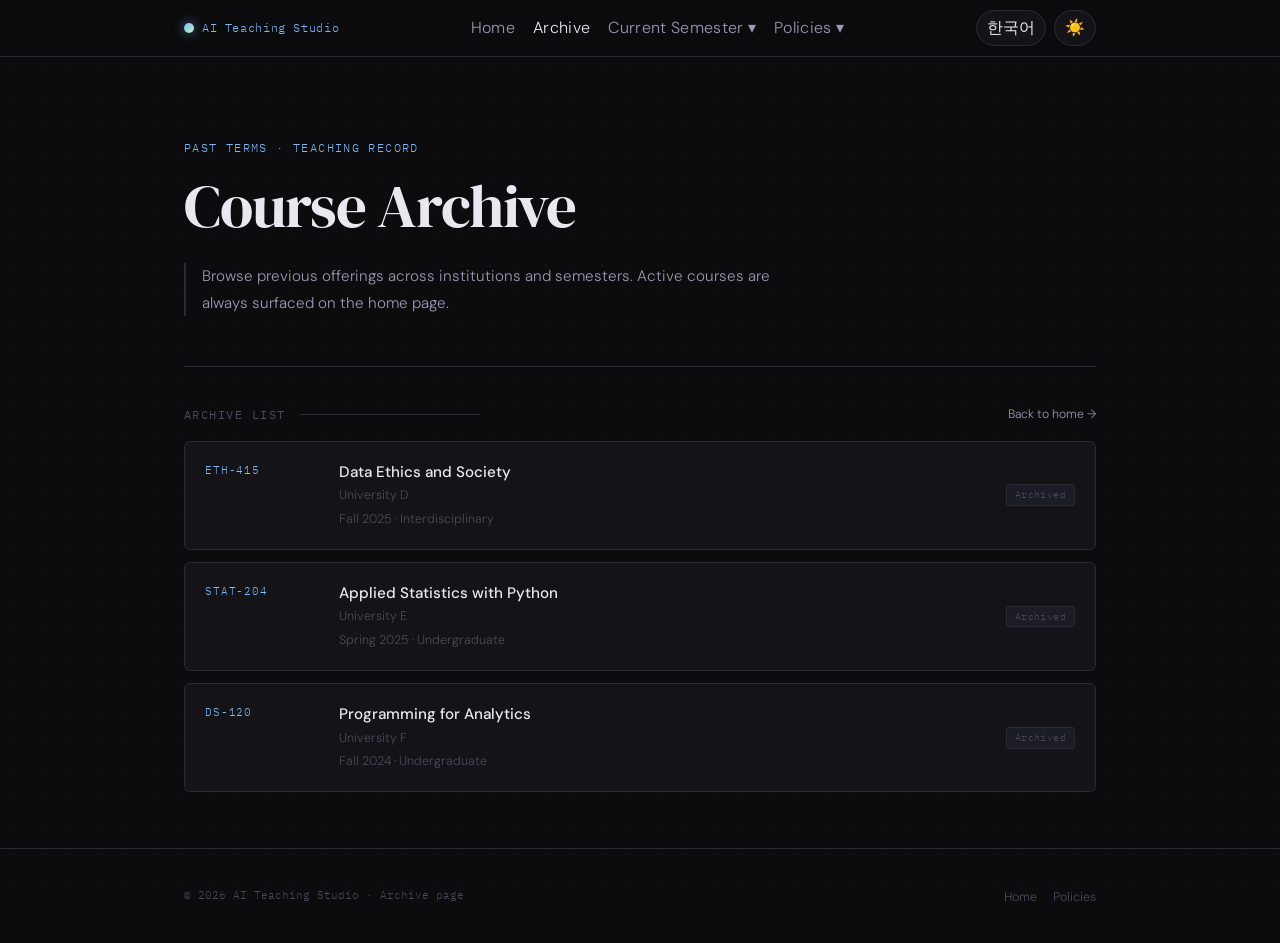
==== commit 4d52b1c7: "fix: use safe text language updates for translatable content Agent-Logs-Url: https://github.com/aaro" ====
--- a/archive.html
+++ b/archive.html
@@ -50,7 +50,7 @@
   <main class="wrap">
     <header class="hero">
       <p class="eyebrow" data-en="Past Terms · Teaching Record" data-ko="이전 학기 · 강의 기록">Past Terms · Teaching Record</p>
-      <h1 data-en="Course <em>Archive</em>" data-ko="강의 <em>아카이브</em>">Course <em>Archive</em></h1>
+      <h1 data-en="Course Archive" data-ko="강의 아카이브">Course Archive</h1>
       <p class="hero-desc" data-en="Browse previous offerings across institutions and semesters. Active courses are always surfaced on the home page."
          data-ko="대학별·학기별 이전 강의 개설 내역을 확인하세요. 현재 강의는 홈 화면에서 우선 제공됩니다.">
         Browse previous offerings across institutions and semesters. Active courses are always surfaced on the home page.
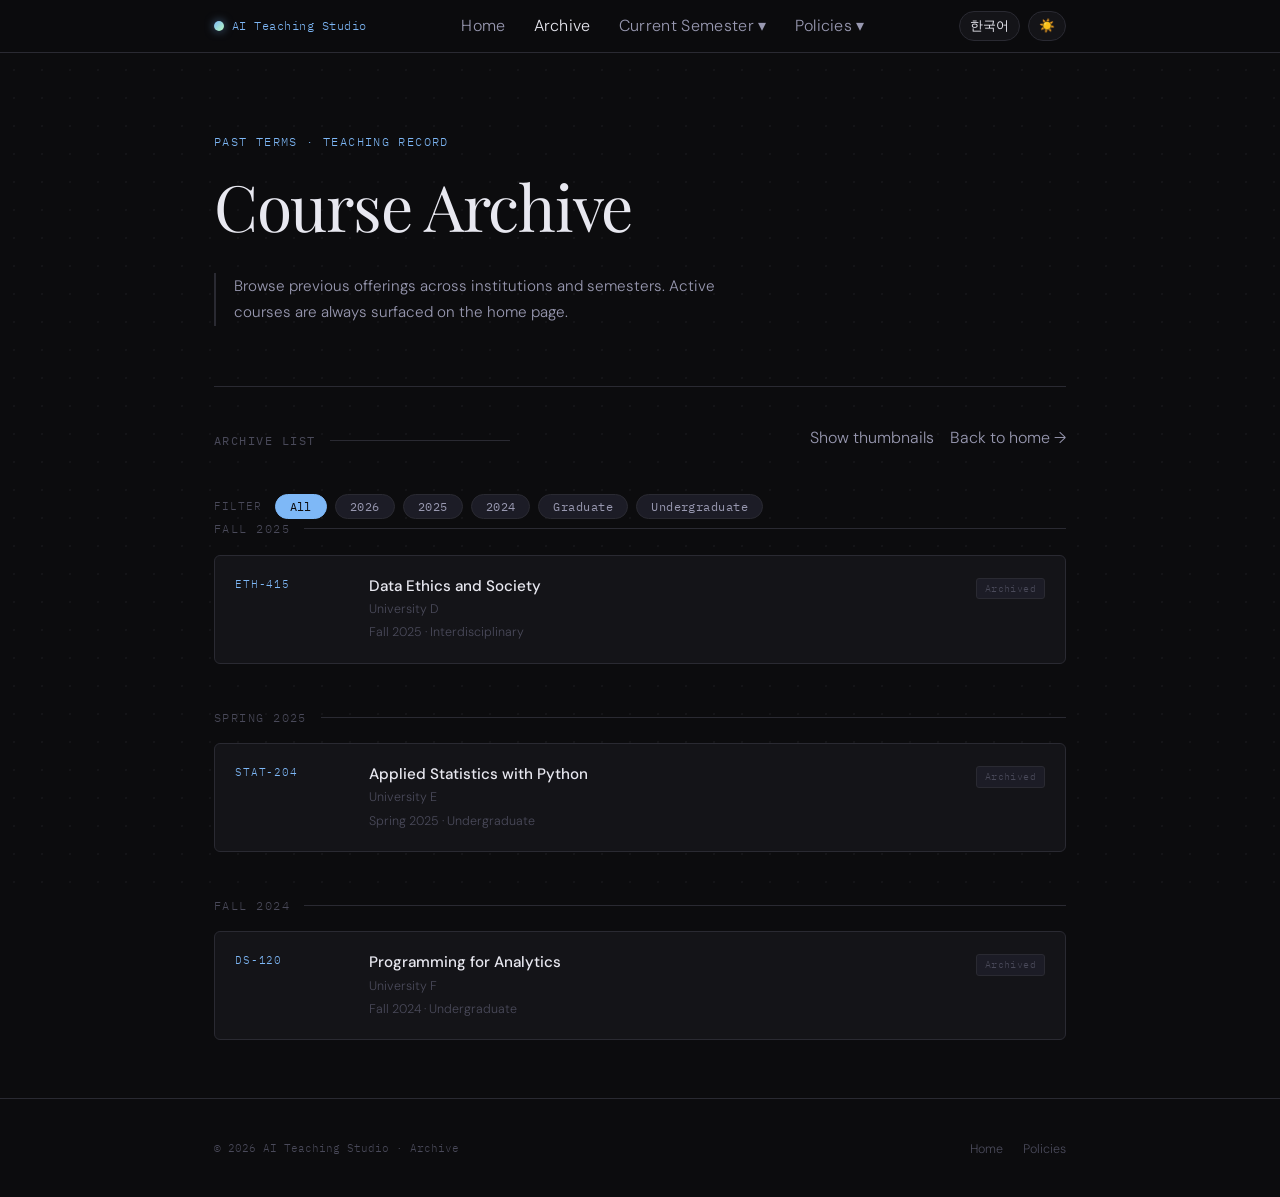
==== commit e7ac312a: "feat: implement all 12 UI improvements (dropdowns, nav, thumbnails, filtering, hero, policies) Agent" ====
--- a/archive.html
+++ b/archive.html
@@ -6,10 +6,11 @@
   <title>AI Teaching Studio · Archive</title>
   <link rel="preconnect" href="https://fonts.googleapis.com" />
   <link rel="preconnect" href="https://fonts.gstatic.com" crossorigin />
-  <link href="https://fonts.googleapis.com/css2?family=DM+Sans:wght@300;400;500&family=DM+Serif+Display:ital@0;1&family=IBM+Plex+Mono:wght@400;500&family=Pretendard:wght@400;500;700&display=swap" rel="stylesheet" />
+  <link href="https://fonts.googleapis.com/css2?family=Playfair+Display:ital,wght@0,400;1,400&family=DM+Sans:wght@300;400;500&family=DM+Serif+Display:ital@0;1&family=IBM+Plex+Mono:wght@400;500&family=Pretendard:wght@400;500;700&display=swap" rel="stylesheet" />
   <link rel="stylesheet" href="./styles.css" />
 </head>
 <body data-page="archive" data-title-en="AI Teaching Studio · Archive" data-title-ko="AI Teaching Studio · 아카이브">
+
   <header class="site-header">
     <div class="nav-shell">
       <a class="brand" href="./index.html" aria-label="Home">
@@ -27,14 +28,14 @@
 
         <div class="dropdown" data-dropdown>
           <button class="dropdown-toggle" type="button" aria-expanded="false" data-en="Current Semester ▾" data-ko="이번 학기 ▾">Current Semester ▾</button>
-          <div id="current-courses-dropdown" class="dropdown-menu" role="menu" aria-label="Current semester courses"></div>
+          <div class="dropdown-menu current-courses-dropdown" role="menu" aria-label="Current semester courses"></div>
         </div>
 
         <div class="dropdown" data-dropdown>
           <button class="dropdown-toggle" type="button" aria-expanded="false" data-en="Policies ▾" data-ko="정책 ▾">Policies ▾</button>
           <div class="dropdown-menu" role="menu" aria-label="Policies links">
             <a href="./policies.html#chatgpt-policy" data-en="ChatGPT Use" data-ko="ChatGPT 사용">ChatGPT Use</a>
-            <a href="./policies.html#test-policy" data-en="Tests & Exams" data-ko="시험 정책">Tests & Exams</a>
+            <a href="./policies.html#test-policy" data-en="Tests &amp; Exams" data-ko="시험 정책">Tests &amp; Exams</a>
             <a href="./policies.html#assignment-policy" data-en="Assignments" data-ko="과제 정책">Assignments</a>
           </div>
         </div>
@@ -51,7 +52,8 @@
     <header class="hero">
       <p class="eyebrow" data-en="Past Terms · Teaching Record" data-ko="이전 학기 · 강의 기록">Past Terms · Teaching Record</p>
       <h1 data-en="Course Archive" data-ko="강의 아카이브">Course Archive</h1>
-      <p class="hero-desc" data-en="Browse previous offerings across institutions and semesters. Active courses are always surfaced on the home page."
+      <p class="hero-desc"
+         data-en="Browse previous offerings across institutions and semesters. Active courses are always surfaced on the home page."
          data-ko="대학별·학기별 이전 강의 개설 내역을 확인하세요. 현재 강의는 홈 화면에서 우선 제공됩니다.">
         Browse previous offerings across institutions and semesters. Active courses are always surfaced on the home page.
       </p>
@@ -63,15 +65,25 @@
           <h2 data-en="Archive List" data-ko="아카이브 목록">Archive List</h2>
           <span class="section-line" aria-hidden="true"></span>
         </div>
-        <a class="text-link" href="./index.html" data-en="Back to home →" data-ko="홈으로 돌아가기 →">Back to home →</a>
+        <div class="section-actions">
+          <button id="thumb-toggle" class="text-btn" type="button"
+                  data-en="Show thumbnails" data-ko="썸네일 표시">Show thumbnails</button>
+          <a class="text-link" href="./index.html" data-en="Back to home →" data-ko="홈으로 돌아가기 →">Back to home →</a>
+        </div>
       </div>
-      <section id="archive-courses" class="archive-list" aria-live="polite"></section>
+
+      <div id="archive-filter-bar" class="filter-bar" aria-label="Filter archive"></div>
+      <div id="archive-courses" aria-live="polite"></div>
     </section>
   </main>
 
   <footer class="site-footer">
     <div class="footer-grid">
-      <span class="footer-note" data-en="© 2026 AI Teaching Studio · Archive page" data-ko="© 2026 AI Teaching Studio · 아카이브 페이지">© 2026 AI Teaching Studio · Archive page</span>
+      <span class="footer-note"
+            data-en="© 2026 AI Teaching Studio · Archive"
+            data-ko="© 2026 AI Teaching Studio · 아카이브">
+        © 2026 AI Teaching Studio · Archive
+      </span>
       <ul class="footer-links">
         <li><a href="./index.html" data-en="Home" data-ko="홈">Home</a></li>
         <li><a href="./policies.html" data-en="Policies" data-ko="정책">Policies</a></li>
--- a/styles.css
+++ b/styles.css
@@ -1,44 +1,40 @@
+/* ── tokens ────────────────────────────────────────────────── */
 :root {
-  --bg: #0c0c0e;
-  --surface: #141418;
+  --bg:          #0c0c0e;
+  --bg-nav:      rgba(12,12,14,0.90);
+  --surface:     #141418;
   --surface-alt: #101014;
-  --border: #2a2a32;
-  --muted: #4a4a5a;
-  --text: #e8e8f0;
-  --sub: #9898b0;
-  --accent: #7eb8f7;
-  --accent-2: #b9fbc0;
-  --tag-bg: #1c1c26;
-  --radius: 6px;
-  --shadow: 0 10px 32px rgba(0, 0, 0, 0.35);
+  --border:      #2a2a32;
+  --muted:       #4a4a5a;
+  --text:        #e8e8f0;
+  --sub:         #9898b0;
+  --accent:      #7eb8f7;
+  --accent-2:    #b9fbc0;
+  --tag-bg:      #1c1c26;
+  --radius:      6px;
+  --shadow:      0 10px 32px rgba(0,0,0,0.38);
 }
 
 html[data-theme="light"] {
-  --bg: #f3f4f8;
-  --surface: #ffffff;
+  --bg:          #f3f4f8;
+  --bg-nav:      rgba(243,244,248,0.92);
+  --surface:     #ffffff;
   --surface-alt: #f8f8fc;
-  --border: #d9dbe6;
-  --muted: #8f95a8;
-  --text: #1f2330;
-  --sub: #5b6178;
-  --accent: #3d77d8;
-  --accent-2: #2f9d69;
-  --tag-bg: #f5f7fb;
-  --shadow: 0 8px 24px rgba(28, 34, 52, 0.08);
-}
-
-*,
-*::before,
-*::after {
-  box-sizing: border-box;
-}
-
-html {
-  scroll-behavior: smooth;
-}
+  --border:      #d9dbe6;
+  --muted:       #8f95a8;
+  --text:        #1f2330;
+  --sub:         #5b6178;
+  --accent:      #3d77d8;
+  --accent-2:    #2f9d69;
+  --tag-bg:      #f5f7fb;
+  --shadow:      0 8px 24px rgba(28,34,52,0.10);
+}
+
+*, *::before, *::after { box-sizing: border-box; margin: 0; padding: 0; }
+
+html { scroll-behavior: smooth; }
 
 body {
-  margin: 0;
   background: var(--bg);
   color: var(--text);
   font-family: "DM Sans", "Pretendard", sans-serif;
@@ -48,41 +44,38 @@
   overflow-x: hidden;
 }
 
-body.lang-ko {
-  font-family: "Pretendard", "DM Sans", sans-serif;
-}
+body.lang-ko { font-family: "Pretendard", "DM Sans", sans-serif; }
 
 body::before {
   content: "";
   position: fixed;
   inset: 0;
-  background-image: radial-gradient(circle, color-mix(in hsl, var(--border) 65%, transparent) 1px, transparent 1px);
+  background-image: radial-gradient(circle, color-mix(in srgb, var(--border) 65%, transparent) 1px, transparent 1px);
   background-size: 28px 28px;
-  opacity: 0.5;
+  opacity: 0.45;
   pointer-events: none;
   z-index: 0;
 }
 
-a {
-  color: inherit;
-}
-
+a { color: inherit; }
+
+/* ── nav ────────────────────────────────────────────────────── */
 .site-header {
   position: sticky;
   top: 0;
   z-index: 100;
   border-bottom: 1px solid var(--border);
-  background: color-mix(in hsl, var(--bg) 90%, transparent);
+  background: var(--bg-nav);
   backdrop-filter: blur(14px);
 }
 
 .nav-shell {
   position: relative;
   z-index: 1;
-  max-width: 960px;
+  max-width: 900px;
   margin: 0 auto;
   padding: 0 24px;
-  height: 56px;
+  height: 52px;
   display: flex;
   align-items: center;
   justify-content: space-between;
@@ -95,6 +88,7 @@
   text-decoration: none;
   gap: 8px;
   min-width: 0;
+  flex-shrink: 0;
 }
 
 .logo-orb {
@@ -102,23 +96,26 @@
   height: 10px;
   border-radius: 50%;
   background: linear-gradient(135deg, var(--accent), var(--accent-2));
-  box-shadow: 0 0 12px color-mix(in hsl, var(--accent) 60%, transparent);
+  box-shadow: 0 0 10px color-mix(in srgb, var(--accent) 55%, transparent);
+  flex-shrink: 0;
 }
 
 .brand-text {
   font-family: "IBM Plex Mono", monospace;
   font-size: 0.78rem;
   color: var(--accent);
-  letter-spacing: 0.05em;
+  letter-spacing: 0.04em;
   white-space: nowrap;
   overflow: hidden;
   text-overflow: ellipsis;
 }
 
+/* nav links – match courses.html */
 .nav-menu {
   display: flex;
   align-items: center;
-  gap: 18px;
+  gap: 28px;
+  list-style: none;
 }
 
 .nav-link,
@@ -133,23 +130,22 @@
   padding: 0;
   cursor: pointer;
   font: inherit;
+  white-space: nowrap;
 }
 
 .nav-link:hover,
 .nav-link.is-active,
 .dropdown-toggle:hover,
-.dropdown.open .dropdown-toggle,
-.dropdown-toggle[aria-expanded="true"] {
+.dropdown.open .dropdown-toggle {
   color: var(--text);
 }
 
-.dropdown {
-  position: relative;
-}
+/* ── dropdowns: CLICK-ONLY (no hover trigger) ─────────────── */
+.dropdown { position: relative; }
 
 .dropdown-menu {
   position: absolute;
-  top: calc(100% + 12px);
+  top: calc(100% + 10px);
   left: 0;
   min-width: 240px;
   display: none;
@@ -162,12 +158,15 @@
   padding: 8px;
 }
 
+.dropdown.open .dropdown-menu { display: flex; }
+
 .dropdown-menu a {
   font-size: 0.76rem;
   color: var(--sub);
   text-decoration: none;
   padding: 8px 10px;
   border-radius: 4px;
+  display: block;
 }
 
 .dropdown-menu a:hover {
@@ -175,12 +174,7 @@
   color: var(--text);
 }
 
-.dropdown:hover .dropdown-menu,
-.dropdown:focus-within .dropdown-menu,
-.dropdown.open .dropdown-menu {
-  display: flex;
-}
-
+/* hamburger */
 .nav-toggle {
   display: none;
   border: 1px solid var(--border);
@@ -190,11 +184,13 @@
   padding: 4px 12px;
   cursor: pointer;
   font: inherit;
+  white-space: nowrap;
 }
 
 .toggles {
   display: inline-flex;
   gap: 8px;
+  flex-shrink: 0;
 }
 
 .icon-btn {
@@ -205,18 +201,21 @@
   padding: 4px 10px;
   font: inherit;
   cursor: pointer;
-}
-
+  font-size: 0.8rem;
+}
+
+/* ── layout ─────────────────────────────────────────────────── */
 .wrap {
   position: relative;
   z-index: 1;
-  max-width: 960px;
+  max-width: 900px;
   margin: 0 auto;
   padding: 0 24px;
 }
 
+/* ── hero ────────────────────────────────────────────────────── */
 .hero {
-  padding: 82px 0 50px;
+  padding: 80px 0 60px;
   border-bottom: 1px solid var(--border);
 }
 
@@ -226,16 +225,16 @@
   color: var(--accent);
   letter-spacing: 0.12em;
   text-transform: uppercase;
-  margin: 0;
+  margin-bottom: 20px;
 }
 
 .hero h1 {
-  margin: 16px 0 0;
-  font-family: "DM Serif Display", "Pretendard", serif;
-  font-size: clamp(2.3rem, 5.5vw, 3.8rem);
+  font-family: "Playfair Display", "DM Serif Display", "Pretendard", serif;
+  font-size: clamp(2.4rem, 6vw, 4rem);
   font-weight: 400;
   line-height: 1.08;
   letter-spacing: -0.02em;
+  color: var(--text);
 }
 
 .hero h1 em {
@@ -243,38 +242,65 @@
   color: var(--accent);
 }
 
+/* hero meta row (institution / lab / office / email) */
+.hero-meta {
+  display: flex;
+  gap: 32px;
+  margin-top: 28px;
+  flex-wrap: wrap;
+}
+
+.hero-meta-item {
+  display: flex;
+  flex-direction: column;
+  gap: 2px;
+}
+
+.hero-meta-label {
+  font-family: "IBM Plex Mono", monospace;
+  font-size: 0.68rem;
+  color: var(--muted);
+  text-transform: uppercase;
+  letter-spacing: 0.1em;
+}
+
+.hero-meta-value {
+  font-size: 0.88rem;
+  color: var(--sub);
+}
+
 .hero-desc {
-  margin: 24px 0 0;
-  max-width: 600px;
+  margin-top: 32px;
+  max-width: 560px;
   font-size: 0.95rem;
   color: var(--sub);
   line-height: 1.75;
   border-left: 2px solid var(--border);
-  padding-left: 16px;
-}
-
+  padding-left: 18px;
+}
+
+/* stats bar */
 .stats-bar {
   display: flex;
+  gap: 0;
   border: 1px solid var(--border);
   border-radius: var(--radius);
   overflow: hidden;
-  margin-top: 30px;
+  margin-top: 36px;
 }
 
 .stat {
   flex: 1;
-  padding: 14px 18px;
+  padding: 14px 20px;
   border-right: 1px solid var(--border);
   text-align: center;
 }
 
-.stat:last-child {
-  border-right: none;
-}
+.stat:last-child { border-right: none; }
 
 .stat-num {
-  font-family: "DM Serif Display", serif;
-  font-size: 1.5rem;
+  font-family: "Playfair Display", "DM Serif Display", serif;
+  font-size: 1.6rem;
   color: var(--accent);
   line-height: 1;
 }
@@ -288,9 +314,50 @@
   margin-top: 4px;
 }
 
-.section {
-  padding: 38px 0;
-}
+/* ── filter bar ──────────────────────────────────────────────── */
+.filter-bar {
+  display: flex;
+  gap: 8px;
+  padding: 28px 0 0;
+  flex-wrap: wrap;
+  align-items: center;
+}
+
+.filter-label {
+  font-family: "IBM Plex Mono", monospace;
+  font-size: 0.68rem;
+  color: var(--muted);
+  text-transform: uppercase;
+  letter-spacing: 0.1em;
+  margin-right: 4px;
+}
+
+.filter-btn {
+  background: var(--tag-bg);
+  border: 1px solid var(--border);
+  color: var(--sub);
+  padding: 4px 14px;
+  border-radius: 999px;
+  font-family: "IBM Plex Mono", monospace;
+  font-size: 0.72rem;
+  cursor: pointer;
+  transition: all 0.18s;
+  letter-spacing: 0.04em;
+}
+
+.filter-btn:hover {
+  border-color: var(--accent);
+  color: var(--accent);
+}
+
+.filter-btn.active {
+  background: var(--accent);
+  border-color: var(--accent);
+  color: #0c0c0e;
+}
+
+/* ── sections ────────────────────────────────────────────────── */
+.section { padding: 38px 0; }
 
 .section-head {
   display: flex;
@@ -322,24 +389,299 @@
   background: var(--border);
 }
 
-.text-link {
+.section-actions {
+  display: flex;
+  align-items: center;
+  gap: 16px;
+}
+
+.text-link, .text-btn {
   font-size: 0.76rem;
   color: var(--sub);
   text-decoration: none;
-}
-
-.text-link:hover {
-  color: var(--accent);
-}
-
+  background: none;
+  border: none;
+  padding: 0;
+  cursor: pointer;
+  font: inherit;
+}
+
+.text-link:hover, .text-btn:hover { color: var(--accent); }
+
+/* ── semester group headings (archive / home grouped views) ── */
+.semester-group { margin-bottom: 44px; }
+.semester-group:last-child { margin-bottom: 0; }
+.semester-group.hidden { display: none; }
+
+.semester-heading {
+  display: flex;
+  align-items: center;
+  gap: 14px;
+  margin-bottom: 16px;
+}
+
+.semester-label {
+  font-family: "IBM Plex Mono", monospace;
+  font-size: 0.75rem;
+  color: var(--muted);
+  text-transform: uppercase;
+  letter-spacing: 0.12em;
+  white-space: nowrap;
+}
+
+.semester-line {
+  flex: 1;
+  height: 1px;
+  background: var(--border);
+}
+
+/* ── course grid ─────────────────────────────────────────────── */
 .course-grid {
   display: grid;
   grid-template-columns: repeat(auto-fill, minmax(260px, 1fr));
   gap: 14px;
 }
 
-.course-card,
-.archive-row,
+/* ── course card (also used as <a>) ─────────────────────────── */
+.course-card {
+  background: var(--surface);
+  border: 1px solid var(--border);
+  border-radius: var(--radius);
+  padding: 20px;
+  display: flex;
+  flex-direction: column;
+  gap: 10px;
+  position: relative;
+  overflow: hidden;
+  transition: border-color 0.2s, transform 0.18s, box-shadow 0.2s;
+  cursor: pointer;
+  text-decoration: none;
+  color: inherit;
+}
+
+.course-card::after {
+  content: "";
+  position: absolute;
+  top: 0; left: 0; right: 0;
+  height: 2px;
+  background: linear-gradient(90deg, var(--accent), var(--accent-2));
+  opacity: 0;
+  transition: opacity 0.2s;
+}
+
+.course-card:hover {
+  border-color: color-mix(in srgb, var(--accent) 25%, var(--border));
+  transform: translateY(-2px);
+  box-shadow: var(--shadow);
+}
+
+.course-card:hover::after { opacity: 1; }
+
+/* textbook thumbnail – hidden until body.thumbnails-visible */
+.course-thumb {
+  display: none;
+  width: 100%;
+  height: 130px;
+  background: var(--surface-alt);
+  border-radius: 0;   /* no border-radius per spec */
+  object-fit: cover;
+  margin: -20px -20px 0;
+  width: calc(100% + 40px);
+  flex-shrink: 0;
+}
+
+body.thumbnails-visible .course-thumb { display: block; }
+
+/* university logo – upper-right, hidden until thumbnails-visible */
+.uni-logo {
+  display: none;
+  position: absolute;
+  top: 20px;
+  right: 20px;
+  width: 56px;
+  height: 56px;
+  opacity: 0.5;
+  pointer-events: none;
+  flex-shrink: 0;
+}
+
+body.thumbnails-visible .uni-logo { display: block; }
+
+.course-code {
+  font-family: "IBM Plex Mono", monospace;
+  font-size: 0.68rem;
+  color: var(--accent);
+  letter-spacing: 0.08em;
+}
+
+.course-title {
+  margin: 0;
+  font-size: 0.92rem;
+  font-weight: 500;
+  line-height: 1.35;
+}
+
+/* push title right when logo is visible to avoid overlap */
+body.thumbnails-visible .course-card .course-code,
+body.thumbnails-visible .course-card .course-title {
+  padding-right: 64px;
+}
+
+.course-meta {
+  margin: 0;
+  font-size: 0.78rem;
+  color: var(--muted);
+  line-height: 1.55;
+}
+
+.course-tags {
+  display: flex;
+  flex-wrap: wrap;
+  gap: 6px;
+  margin-top: 2px;
+}
+
+.tag, .pill {
+  font-family: "IBM Plex Mono", monospace;
+  font-size: 0.62rem;
+  padding: 2px 8px;
+  border-radius: 3px;
+  background: var(--tag-bg);
+  border: 1px solid var(--border);
+  color: var(--muted);
+  letter-spacing: 0.04em;
+}
+
+.tag.grad    { color: #d4a0ff; border-color: #3a2a50; }
+.tag.ugrad   { color: var(--accent-2); border-color: color-mix(in srgb, var(--accent-2) 35%, var(--border)); }
+.tag.current { color: var(--accent);   border-color: color-mix(in srgb, var(--accent)   35%, var(--border)); }
+.tag.seminar { color: #ffcf7e; border-color: #3a2e0a; }
+
+.card-footer {
+  display: flex;
+  align-items: center;
+  justify-content: space-between;
+  margin-top: 2px;
+}
+
+.card-arrow {
+  color: var(--muted);
+  opacity: 0;
+  transition: opacity 0.18s, transform 0.18s;
+}
+
+.course-card:hover .card-arrow { opacity: 1; transform: translateX(3px); }
+
+/* ── archive list ─────────────────────────────────────────────── */
+.archive-list { display: grid; gap: 12px; }
+
+.archive-row {
+  background: var(--surface);
+  border: 1px solid var(--border);
+  border-radius: var(--radius);
+  padding: 20px;
+  display: grid;
+  grid-template-columns: minmax(90px,120px) 1fr auto;
+  align-items: center;
+  gap: 14px;
+  position: relative;
+  overflow: hidden;
+  transition: border-color 0.2s, transform 0.18s, box-shadow 0.2s;
+  text-decoration: none;
+  color: inherit;
+  cursor: pointer;
+}
+
+.archive-row::after {
+  content: "";
+  position: absolute;
+  top: 0; left: 0; right: 0;
+  height: 2px;
+  background: linear-gradient(90deg, var(--accent), var(--accent-2));
+  opacity: 0;
+  transition: opacity 0.2s;
+}
+
+.archive-row:hover {
+  border-color: color-mix(in srgb, var(--accent) 25%, var(--border));
+  transform: translateY(-2px);
+  box-shadow: var(--shadow);
+}
+
+.archive-row:hover::after { opacity: 1; }
+
+/* textbook thumbnail column for archive row */
+.archive-row .course-thumb {
+  display: none;
+  width: 0;
+  height: 0;
+}
+
+body.thumbnails-visible .archive-row {
+  grid-template-columns: 70px minmax(90px,120px) 1fr auto;
+}
+
+body.thumbnails-visible .archive-row .course-thumb {
+  display: block;
+  width: 70px;
+  height: 96px;
+  margin: 0;
+  border-radius: 0;
+  object-fit: cover;
+}
+
+.archive-code {
+  font-family: "IBM Plex Mono", monospace;
+  font-size: 0.68rem;
+  color: var(--accent);
+  letter-spacing: 0.08em;
+  align-self: start;
+}
+
+.archive-main { display: grid; gap: 4px; }
+
+.archive-main h3 {
+  margin: 0;
+  font-size: 0.95rem;
+  font-weight: 500;
+  line-height: 1.35;
+}
+
+.archive-main p {
+  margin: 0;
+  font-size: 0.78rem;
+  color: var(--muted);
+  line-height: 1.55;
+}
+
+/* archive row right column: logo above pill */
+.archive-right {
+  display: flex;
+  flex-direction: column;
+  align-items: center;
+  gap: 8px;
+  align-self: stretch;
+  justify-content: flex-start;
+  padding-top: 2px;
+}
+
+.archive-row .uni-logo {
+  position: static;
+  display: none;
+  width: 48px;
+  height: 48px;
+  opacity: 0.5;
+}
+
+body.thumbnails-visible .archive-row .uni-logo { display: block; }
+
+/* ── policy page ─────────────────────────────────────────────── */
+.policy-grid {
+  display: grid;
+  grid-template-columns: repeat(auto-fill, minmax(280px, 1fr));
+  gap: 14px;
+}
+
 .policy-card {
   background: var(--surface);
   border: 1px solid var(--border);
@@ -351,38 +693,29 @@
   position: relative;
   overflow: hidden;
   transition: border-color 0.2s, transform 0.18s, box-shadow 0.2s;
-}
-
-.course-card::after,
-.archive-row::after,
+  text-decoration: none;
+  color: inherit;
+  cursor: pointer;
+}
+
 .policy-card::after {
   content: "";
   position: absolute;
-  top: 0;
-  left: 0;
-  right: 0;
+  top: 0; left: 0; right: 0;
   height: 2px;
   background: linear-gradient(90deg, var(--accent), var(--accent-2));
   opacity: 0;
   transition: opacity 0.2s;
 }
 
-.course-card:hover,
-.archive-row:hover,
 .policy-card:hover {
-  border-color: color-mix(in hsl, var(--accent) 25%, var(--border));
+  border-color: color-mix(in srgb, var(--accent) 25%, var(--border));
   transform: translateY(-2px);
   box-shadow: var(--shadow);
 }
 
-.course-card:hover::after,
-.archive-row:hover::after,
-.policy-card:hover::after {
-  opacity: 1;
-}
-
-.course-code,
-.archive-code,
+.policy-card:hover::after { opacity: 1; }
+
 .policy-code {
   font-family: "IBM Plex Mono", monospace;
   font-size: 0.68rem;
@@ -390,8 +723,6 @@
   letter-spacing: 0.08em;
 }
 
-.course-title,
-.archive-main h3,
 .policy-card h3 {
   margin: 0;
   font-size: 0.95rem;
@@ -399,114 +730,90 @@
   line-height: 1.35;
 }
 
-.course-meta,
-.archive-main p,
-.policy-card p {
+/* clipped body with read-more */
+.policy-body {
+  max-height: 160px;
+  overflow: hidden;
+  position: relative;
+  flex: 1;
+}
+
+.policy-body::after {
+  content: "";
+  position: absolute;
+  bottom: 0; left: 0; right: 0;
+  height: 56px;
+  background: linear-gradient(transparent, var(--surface));
+  pointer-events: none;
+}
+
+.policy-body p {
   margin: 0;
-  font-size: 0.78rem;
-  color: var(--muted);
-  line-height: 1.55;
-}
-
-.course-tags,
-.policy-tags {
-  display: flex;
-  flex-wrap: wrap;
-  gap: 6px;
-  margin-top: 2px;
-}
-
-.tag,
-.pill {
-  font-family: "IBM Plex Mono", monospace;
-  font-size: 0.62rem;
-  padding: 2px 8px;
-  border-radius: 3px;
-  background: var(--tag-bg);
-  border: 1px solid var(--border);
-  color: var(--muted);
-  letter-spacing: 0.04em;
-}
-
-.tag.grad {
-  color: #d4a0ff;
-  border-color: #3a2a50;
-}
-
-.tag.ugrad {
-  color: var(--accent-2);
-  border-color: color-mix(in hsl, var(--accent-2) 35%, var(--border));
-}
-
-.tag.current {
-  color: var(--accent);
-  border-color: color-mix(in hsl, var(--accent) 35%, var(--border));
-}
-
-.card-footer {
-  display: flex;
-  align-items: center;
-  justify-content: space-between;
-  margin-top: 2px;
-}
-
-.card-arrow {
-  color: var(--muted);
-  opacity: 0;
-  transition: opacity 0.18s, transform 0.18s;
-}
-
-.course-card:hover .card-arrow {
-  opacity: 1;
-  transform: translateX(3px);
-}
-
-.archive-list {
-  display: grid;
-  gap: 12px;
-}
-
-.archive-row {
-  display: grid;
-  grid-template-columns: minmax(90px, 120px) 1fr auto;
-  align-items: center;
-  gap: 14px;
-}
-
-.archive-code {
-  align-self: start;
-}
-
-.archive-main {
-  display: grid;
-  gap: 4px;
-}
-
-.policy-grid {
-  display: grid;
-  grid-template-columns: repeat(auto-fill, minmax(280px, 1fr));
-  gap: 14px;
-}
-
-.policy-card ul {
-  margin: 4px 0 0;
+  font-size: 0.82rem;
+  color: var(--sub);
+  line-height: 1.65;
+}
+
+.policy-body ul {
+  margin: 8px 0 0;
   padding-left: 18px;
   color: var(--sub);
   font-size: 0.82rem;
 }
 
-.policy-card li {
-  margin-bottom: 5px;
-}
-
+.policy-body li { margin-bottom: 5px; }
+
+.read-more {
+  font-family: "IBM Plex Mono", monospace;
+  font-size: 0.72rem;
+  color: var(--accent);
+  letter-spacing: 0.04em;
+  margin-top: auto;
+}
+
+/* policy archive list (below the cards grid) */
+.policy-list { display: grid; gap: 10px; }
+
+.policy-list-row {
+  background: var(--surface);
+  border: 1px solid var(--border);
+  border-radius: var(--radius);
+  padding: 14px 20px;
+  display: grid;
+  grid-template-columns: minmax(70px,90px) 1fr auto;
+  align-items: center;
+  gap: 14px;
+  text-decoration: none;
+  color: inherit;
+  transition: border-color 0.2s, background 0.2s;
+}
+
+.policy-list-row:hover {
+  border-color: color-mix(in srgb, var(--accent) 25%, var(--border));
+  background: var(--surface-alt);
+}
+
+.policy-list-row h4 {
+  margin: 0;
+  font-size: 0.88rem;
+  font-weight: 500;
+}
+
+.policy-list-row p {
+  margin: 2px 0 0;
+  font-size: 0.75rem;
+  color: var(--muted);
+}
+
+/* ── footer ──────────────────────────────────────────────────── */
 .site-footer {
   border-top: 1px solid var(--border);
-  padding: 34px 0;
-  margin-top: 18px;
+  padding: 36px 0;
+  margin-top: 20px;
 }
 
 .footer-grid {
-  max-width: 960px;
+  max-width: 900px;
   margin: 0 auto;
   padding: 0 24px;
   display: flex;
@@ -525,7 +832,7 @@
 .footer-links {
   list-style: none;
   display: flex;
-  gap: 16px;
+  gap: 20px;
   margin: 0;
   padding: 0;
 }
@@ -534,36 +841,36 @@
   font-size: 0.78rem;
   color: var(--muted);
   text-decoration: none;
-}
-
-.footer-links a:hover {
-  color: var(--accent);
-}
-
-.semester-group.hidden {
-  display: none;
-}
-
+  transition: color 0.2s;
+}
+
+.footer-links a:hover { color: var(--accent); }
+
+/* ── animations ──────────────────────────────────────────────── */
+@keyframes fadeUp {
+  from { opacity: 0; transform: translateY(18px); }
+  to   { opacity: 1; transform: translateY(0); }
+}
+.animate { animation: fadeUp 0.55s ease both; }
+.d1 { animation-delay: 0.05s; }
+.d2 { animation-delay: 0.12s; }
+.d3 { animation-delay: 0.20s; }
+.d4 { animation-delay: 0.28s; }
+
+/* ── responsive ──────────────────────────────────────────────── */
 @media (max-width: 900px) {
-  .section-head {
-    flex-direction: column;
-    align-items: flex-start;
+  .section-head { flex-direction: column; align-items: flex-start; }
+  .archive-row  { grid-template-columns: 1fr; gap: 8px; }
+  body.thumbnails-visible .archive-row {
+    grid-template-columns: 70px 1fr;
   }
-
-  .archive-row {
-    grid-template-columns: 1fr;
-    gap: 8px;
-  }
-
-  .archive-row .pill {
-    justify-self: start;
-  }
+  .archive-row .pill { justify-self: start; }
 }
 
 @media (max-width: 760px) {
   .nav-shell {
     height: auto;
-    min-height: 56px;
+    min-height: 52px;
     padding-top: 10px;
     padding-bottom: 10px;
     display: grid;
@@ -590,14 +897,12 @@
     gap: 8px;
   }
 
-  .nav-menu.is-open {
-    display: flex;
-  }
-
-  .nav-link,
-  .dropdown-toggle {
+  .nav-menu.is-open { display: flex; }
+
+  .nav-link, .dropdown-toggle {
     text-align: left;
     font-size: 0.86rem;
+    padding: 4px 0;
   }
 
   .dropdown-menu {
@@ -606,60 +911,29 @@
     border-radius: 4px;
     box-shadow: none;
     margin-top: 6px;
-  }
-
-  .dropdown:not(.open) .dropdown-menu {
     display: none;
   }
 
-  .dropdown.open .dropdown-menu {
-    display: flex;
-  }
-
-  .hero {
-    padding-top: 64px;
-  }
-
-  .stats-bar {
-    flex-wrap: wrap;
-  }
-
-  .stat {
-    flex: 0 0 50%;
-    border-bottom: 1px solid var(--border);
-  }
-
-  .stat:nth-child(2n) {
-    border-right: none;
-  }
-
-  .stat:nth-last-child(-n + 2) {
-    border-bottom: none;
-  }
+  .dropdown.open .dropdown-menu { display: flex; }
+
+  .hero { padding-top: 64px; padding-bottom: 40px; }
+
+  .stats-bar { flex-wrap: wrap; }
+  .stat { flex: 0 0 50%; border-bottom: 1px solid var(--border); }
+  .stat:nth-child(2n) { border-right: none; }
+  .stat:nth-last-child(-n+2) { border-bottom: none; }
 }
 
 @media (max-width: 580px) {
-  .hero h1 {
-    font-size: 2.1rem;
-  }
-
-  .wrap,
-  .nav-shell,
-  .footer-grid {
-    padding-left: 16px;
-    padding-right: 16px;
-  }
-
-  .stat {
-    flex: 0 0 100%;
-    border-right: none;
-  }
-
-  .stat:nth-last-child(-n + 2) {
-    border-bottom: 1px solid var(--border);
-  }
-
-  .stat:last-child {
-    border-bottom: none;
-  }
-}
+  .hero h1 { font-size: 2.2rem; }
+  .hero-meta { gap: 20px; }
+
+  .wrap, .nav-shell, .footer-grid { padding-left: 16px; padding-right: 16px; }
+
+  .stat { flex: 0 0 100%; border-right: none; }
+  .stat:nth-last-child(-n+2) { border-bottom: 1px solid var(--border); }
+  .stat:last-child { border-bottom: none; }
+
+  .archive-row { grid-template-columns: 1fr; }
+  body.thumbnails-visible .archive-row { grid-template-columns: 70px 1fr; }
+}
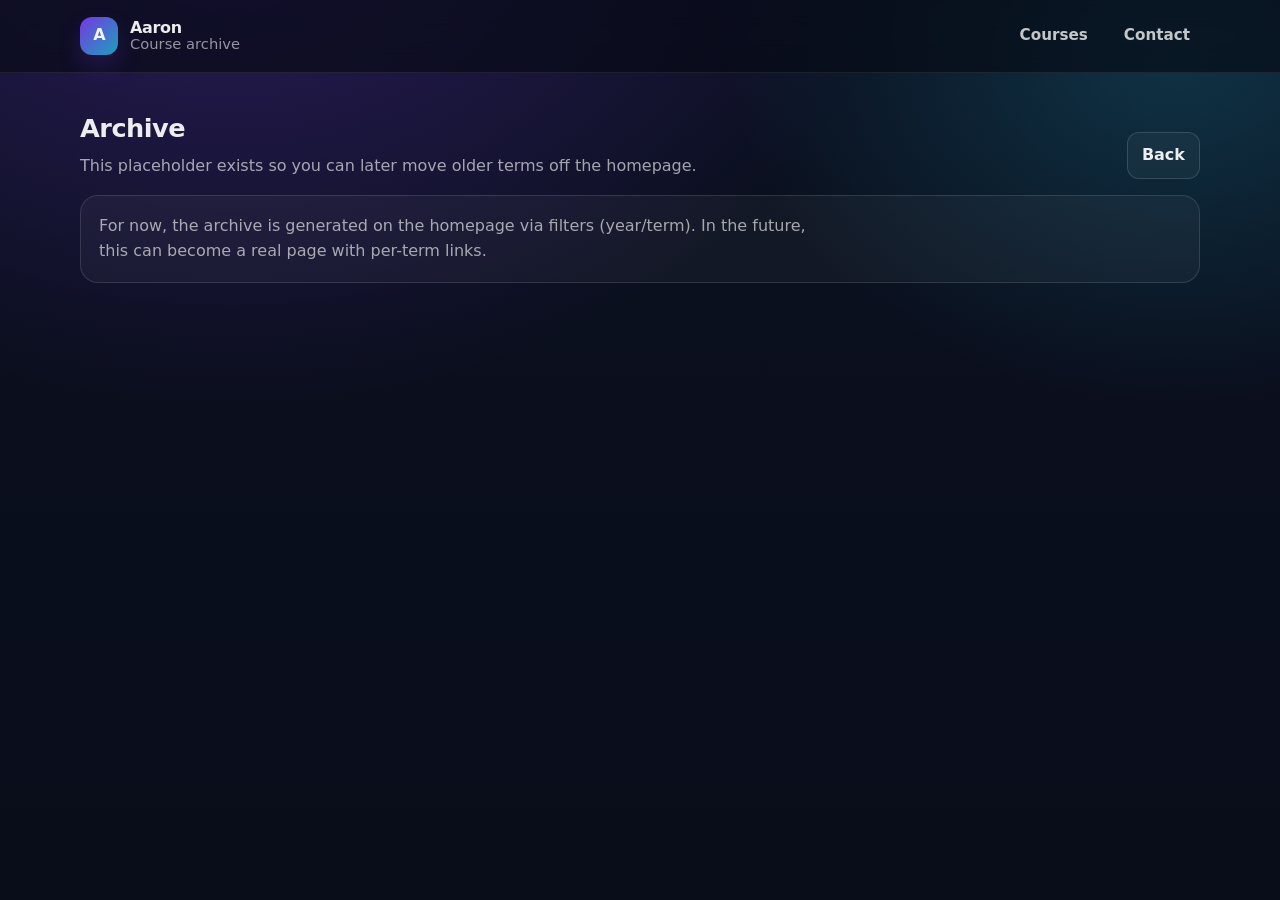
==== commit 26e81e7b: "Cursor #1" ====
--- a/archive.html
+++ b/archive.html
@@ -1,96 +1,55 @@
 <!doctype html>
 <html lang="en">
-<head>
-  <meta charset="utf-8" />
-  <meta name="viewport" content="width=device-width, initial-scale=1" />
-  <title>AI Teaching Studio · Archive</title>
-  <link rel="preconnect" href="https://fonts.googleapis.com" />
-  <link rel="preconnect" href="https://fonts.gstatic.com" crossorigin />
-  <link href="https://fonts.googleapis.com/css2?family=Playfair+Display:ital,wght@0,400;1,400&family=DM+Sans:wght@300;400;500&family=DM+Serif+Display:ital@0;1&family=IBM+Plex+Mono:wght@400;500&family=Pretendard:wght@400;500;700&display=swap" rel="stylesheet" />
-  <link rel="stylesheet" href="./styles.css" />
-</head>
-<body data-page="archive" data-title-en="AI Teaching Studio · Archive" data-title-ko="AI Teaching Studio · 아카이브">
+  <head>
+    <meta charset="utf-8" />
+    <meta name="viewport" content="width=device-width, initial-scale=1" />
+    <meta name="color-scheme" content="dark light" />
+    <title>Archive · Courses</title>
+    <meta name="description" content="Course archive by year and term." />
+    <link rel="stylesheet" href="./styles.css" />
+  </head>
+  <body>
+    <header class="site-header">
+      <div class="container">
+        <div class="nav">
+          <div class="brand">
+            <div class="brand__mark" aria-hidden="true">A</div>
+            <div class="brand__text">
+              <div class="brand__title">Aaron</div>
+              <div class="brand__subtitle">Course archive</div>
+            </div>
+          </div>
 
-  <header class="site-header">
-    <div class="nav-shell">
-      <a class="brand" href="./index.html" aria-label="Home">
-        <span class="logo-orb" aria-hidden="true"></span>
-        <span class="brand-text">AI Teaching Studio</span>
-      </a>
+          <nav class="nav__links" aria-label="Primary">
+            <a href="./index.html#courses">Courses</a>
+            <a href="./index.html#contact">Contact</a>
+          </nav>
+        </div>
+      </div>
+    </header>
 
-      <button id="nav-toggle" class="nav-toggle" type="button" aria-expanded="false" aria-controls="primary-nav">
-        ☰ <span data-en="Menu" data-ko="메뉴">Menu</span>
-      </button>
-
-      <nav id="primary-nav" class="nav-menu" aria-label="Primary navigation">
-        <a class="nav-link" href="./index.html" data-en="Home" data-ko="홈">Home</a>
-        <a class="nav-link is-active" href="./archive.html" data-en="Archive" data-ko="아카이브">Archive</a>
-
-        <div class="dropdown" data-dropdown>
-          <button class="dropdown-toggle" type="button" aria-expanded="false" data-en="Current Semester ▾" data-ko="이번 학기 ▾">Current Semester ▾</button>
-          <div class="dropdown-menu current-courses-dropdown" role="menu" aria-label="Current semester courses"></div>
+    <main id="main" class="section">
+      <div class="container">
+        <div class="section__head">
+          <div>
+            <h1 class="section__title">Archive</h1>
+            <p class="section__subtitle">
+              This placeholder exists so you can later move older terms off the homepage.
+            </p>
+          </div>
+          <div>
+            <a class="button button--ghost" href="./index.html#courses">Back</a>
+          </div>
         </div>
 
-        <div class="dropdown" data-dropdown>
-          <button class="dropdown-toggle" type="button" aria-expanded="false" data-en="Policies ▾" data-ko="정책 ▾">Policies ▾</button>
-          <div class="dropdown-menu" role="menu" aria-label="Policies links">
-            <a href="./policies.html#chatgpt-policy" data-en="ChatGPT Use" data-ko="ChatGPT 사용">ChatGPT Use</a>
-            <a href="./policies.html#test-policy" data-en="Tests &amp; Exams" data-ko="시험 정책">Tests &amp; Exams</a>
-            <a href="./policies.html#assignment-policy" data-en="Assignments" data-ko="과제 정책">Assignments</a>
-          </div>
-        </div>
-      </nav>
-
-      <div class="toggles">
-        <button id="lang-toggle" class="icon-btn" type="button" aria-label="Toggle language">한국어</button>
-        <button id="theme-toggle" class="icon-btn" type="button" aria-label="Toggle color theme">🌙</button>
-      </div>
-    </div>
-  </header>
-
-  <main class="wrap">
-    <header class="hero">
-      <p class="eyebrow" data-en="Past Terms · Teaching Record" data-ko="이전 학기 · 강의 기록">Past Terms · Teaching Record</p>
-      <h1 data-en="Course Archive" data-ko="강의 아카이브">Course Archive</h1>
-      <p class="hero-desc"
-         data-en="Browse previous offerings across institutions and semesters. Active courses are always surfaced on the home page."
-         data-ko="대학별·학기별 이전 강의 개설 내역을 확인하세요. 현재 강의는 홈 화면에서 우선 제공됩니다.">
-        Browse previous offerings across institutions and semesters. Active courses are always surfaced on the home page.
-      </p>
-    </header>
-
-    <section class="section">
-      <div class="section-head">
-        <div class="section-title">
-          <h2 data-en="Archive List" data-ko="아카이브 목록">Archive List</h2>
-          <span class="section-line" aria-hidden="true"></span>
-        </div>
-        <div class="section-actions">
-          <button id="thumb-toggle" class="text-btn" type="button"
-                  data-en="Show thumbnails" data-ko="썸네일 표시">Show thumbnails</button>
-          <a class="text-link" href="./index.html" data-en="Back to home →" data-ko="홈으로 돌아가기 →">Back to home →</a>
+        <div class="panel panel--soft">
+          <p class="section__subtitle" style="margin-top: 0">
+            For now, the archive is generated on the homepage via filters (year/term). In the
+            future, this can become a real page with per-term links.
+          </p>
         </div>
       </div>
+    </main>
+  </body>
+</html>
 
-      <div id="archive-filter-bar" class="filter-bar" aria-label="Filter archive"></div>
-      <div id="archive-courses" aria-live="polite"></div>
-    </section>
-  </main>
-
-  <footer class="site-footer">
-    <div class="footer-grid">
-      <span class="footer-note"
-            data-en="© 2026 AI Teaching Studio · Archive"
-            data-ko="© 2026 AI Teaching Studio · 아카이브">
-        © 2026 AI Teaching Studio · Archive
-      </span>
-      <ul class="footer-links">
-        <li><a href="./index.html" data-en="Home" data-ko="홈">Home</a></li>
-        <li><a href="./policies.html" data-en="Policies" data-ko="정책">Policies</a></li>
-      </ul>
-    </div>
-  </footer>
-
-  <script src="./app.js"></script>
-</body>
-</html>
--- a/styles.css
+++ b/styles.css
@@ -1,939 +1,593 @@
-/* ── tokens ────────────────────────────────────────────────── */
 :root {
-  --bg:          #0c0c0e;
-  --bg-nav:      rgba(12,12,14,0.90);
-  --surface:     #141418;
-  --surface-alt: #101014;
-  --border:      #2a2a32;
-  --muted:       #4a4a5a;
-  --text:        #e8e8f0;
-  --sub:         #9898b0;
-  --accent:      #7eb8f7;
-  --accent-2:    #b9fbc0;
-  --tag-bg:      #1c1c26;
-  --radius:      6px;
-  --shadow:      0 10px 32px rgba(0,0,0,0.38);
-}
-
-html[data-theme="light"] {
-  --bg:          #f3f4f8;
-  --bg-nav:      rgba(243,244,248,0.92);
-  --surface:     #ffffff;
-  --surface-alt: #f8f8fc;
-  --border:      #d9dbe6;
-  --muted:       #8f95a8;
-  --text:        #1f2330;
-  --sub:         #5b6178;
-  --accent:      #3d77d8;
-  --accent-2:    #2f9d69;
-  --tag-bg:      #f5f7fb;
-  --shadow:      0 8px 24px rgba(28,34,52,0.10);
-}
-
-*, *::before, *::after { box-sizing: border-box; margin: 0; padding: 0; }
-
-html { scroll-behavior: smooth; }
-
+  --bg: #0b1020;
+  --bg2: #090d1a;
+  --card: rgba(255, 255, 255, 0.06);
+  --card2: rgba(255, 255, 255, 0.08);
+  --border: rgba(255, 255, 255, 0.12);
+  --text: rgba(255, 255, 255, 0.92);
+  --muted: rgba(255, 255, 255, 0.68);
+  --muted2: rgba(255, 255, 255, 0.56);
+  --shadow: 0 18px 45px rgba(0, 0, 0, 0.45);
+
+  --accent: #7c3aed;
+  --accent2: #22d3ee;
+  --good: #34d399;
+  --warn: #fbbf24;
+
+  --radius: 18px;
+  --radius-sm: 12px;
+  --container: 1120px;
+}
+
+* {
+  box-sizing: border-box;
+}
+
+html,
 body {
-  background: var(--bg);
+  height: 100%;
+}
+
+body {
+  margin: 0;
+  font-family: Inter, ui-sans-serif, system-ui, -apple-system, Segoe UI, Roboto,
+    Helvetica, Arial, "Apple Color Emoji", "Segoe UI Emoji";
   color: var(--text);
-  font-family: "DM Sans", "Pretendard", sans-serif;
-  font-weight: 300;
-  line-height: 1.6;
-  min-height: 100vh;
-  overflow-x: hidden;
-}
-
-body.lang-ko { font-family: "Pretendard", "DM Sans", sans-serif; }
-
-body::before {
-  content: "";
-  position: fixed;
-  inset: 0;
-  background-image: radial-gradient(circle, color-mix(in srgb, var(--border) 65%, transparent) 1px, transparent 1px);
-  background-size: 28px 28px;
-  opacity: 0.45;
-  pointer-events: none;
-  z-index: 0;
-}
-
-a { color: inherit; }
-
-/* ── nav ────────────────────────────────────────────────────── */
+  background: radial-gradient(1200px 900px at 18% -10%, rgba(124, 58, 237, 0.28), transparent 55%),
+    radial-gradient(900px 700px at 92% 6%, rgba(34, 211, 238, 0.18), transparent 50%),
+    linear-gradient(180deg, var(--bg) 0%, var(--bg2) 100%);
+  line-height: 1.55;
+}
+
+a {
+  color: inherit;
+  text-decoration: none;
+}
+
+a:hover {
+  text-decoration: underline;
+  text-decoration-color: rgba(255, 255, 255, 0.45);
+  text-underline-offset: 4px;
+}
+
+code {
+  font-family: ui-monospace, SFMono-Regular, Menlo, Monaco, Consolas,
+    "Liberation Mono", "Courier New", monospace;
+  font-size: 0.95em;
+  color: rgba(255, 255, 255, 0.86);
+}
+
+.container {
+  width: min(var(--container), calc(100% - 48px));
+  margin: 0 auto;
+}
+
+.skip-link {
+  position: absolute;
+  top: 10px;
+  left: 10px;
+  transform: translateY(-200%);
+  padding: 10px 12px;
+  background: rgba(0, 0, 0, 0.6);
+  border: 1px solid var(--border);
+  border-radius: 10px;
+  z-index: 50;
+}
+.skip-link:focus {
+  transform: translateY(0);
+}
+
 .site-header {
   position: sticky;
   top: 0;
-  z-index: 100;
-  border-bottom: 1px solid var(--border);
-  background: var(--bg-nav);
+  z-index: 40;
   backdrop-filter: blur(14px);
-}
-
-.nav-shell {
-  position: relative;
-  z-index: 1;
-  max-width: 900px;
-  margin: 0 auto;
-  padding: 0 24px;
-  height: 52px;
-  display: flex;
-  align-items: center;
+  background: rgba(7, 10, 20, 0.65);
+  border-bottom: 1px solid rgba(255, 255, 255, 0.08);
+}
+
+.nav {
+  display: flex;
+  align-items: center;
+  justify-content: space-between;
+  padding: 16px 0;
+  gap: 14px;
+}
+
+.brand {
+  display: flex;
+  align-items: center;
+  gap: 12px;
+}
+
+.brand__mark {
+  width: 38px;
+  height: 38px;
+  border-radius: 12px;
+  display: grid;
+  place-items: center;
+  font-weight: 800;
+  letter-spacing: -0.04em;
+  background: linear-gradient(135deg, rgba(124, 58, 237, 0.95), rgba(34, 211, 238, 0.75));
+  box-shadow: 0 12px 25px rgba(124, 58, 237, 0.2);
+}
+
+.brand__title {
+  font-weight: 700;
+  letter-spacing: -0.02em;
+  line-height: 1.1;
+}
+.brand__subtitle {
+  color: var(--muted2);
+  font-size: 0.92rem;
+  line-height: 1.1;
+}
+
+.nav__links {
+  display: flex;
+  gap: 16px;
+  align-items: center;
+  color: rgba(255, 255, 255, 0.76);
+  font-weight: 600;
+  font-size: 0.95rem;
+}
+
+.nav__links a {
+  padding: 8px 10px;
+  border-radius: 10px;
+}
+.nav__links a:hover {
+  text-decoration: none;
+  background: rgba(255, 255, 255, 0.06);
+}
+
+.hero {
+  padding: 56px 0 22px;
+}
+
+.hero__grid {
+  display: grid;
+  grid-template-columns: 1.4fr 0.9fr;
+  gap: 26px;
+  align-items: start;
+}
+
+.eyebrow {
+  display: inline-flex;
+  align-items: center;
+  gap: 10px;
+  font-weight: 700;
+  letter-spacing: 0.14em;
+  text-transform: uppercase;
+  color: rgba(255, 255, 255, 0.68);
+  font-size: 0.78rem;
+  margin: 0 0 10px;
+}
+
+.hero__title {
+  margin: 0 0 10px;
+  font-size: clamp(2.1rem, 3.4vw, 3.1rem);
+  line-height: 1.08;
+  letter-spacing: -0.03em;
+}
+
+.hero__lead {
+  margin: 0 0 18px;
+  color: rgba(255, 255, 255, 0.74);
+  font-size: 1.06rem;
+  max-width: 64ch;
+}
+
+.hero__meta {
+  margin: 14px 0 0;
+  color: rgba(255, 255, 255, 0.56);
+  font-size: 0.95rem;
+}
+
+.hero__chips {
+  display: flex;
+  flex-wrap: wrap;
+  gap: 10px;
+  margin: 0 0 18px;
+}
+
+.chip {
+  padding: 8px 10px;
+  border-radius: 999px;
+  border: 1px solid rgba(255, 255, 255, 0.12);
+  background: rgba(255, 255, 255, 0.04);
+  color: rgba(255, 255, 255, 0.74);
+  font-weight: 600;
+  font-size: 0.9rem;
+}
+
+.hero__cta {
+  display: flex;
+  gap: 12px;
+  flex-wrap: wrap;
+}
+
+.button {
+  display: inline-flex;
+  align-items: center;
+  justify-content: center;
+  gap: 10px;
+  padding: 10px 14px;
+  border-radius: 12px;
+  font-weight: 700;
+  border: 1px solid rgba(255, 255, 255, 0.14);
+  background: linear-gradient(135deg, rgba(124, 58, 237, 0.95), rgba(34, 211, 238, 0.45));
+  box-shadow: 0 18px 45px rgba(0, 0, 0, 0.35);
+}
+
+.button:hover {
+  text-decoration: none;
+  filter: brightness(1.06);
+}
+
+.button--ghost {
+  background: rgba(255, 255, 255, 0.04);
+  box-shadow: none;
+}
+
+.panel {
+  border-radius: var(--radius);
+  border: 1px solid rgba(255, 255, 255, 0.12);
+  background: linear-gradient(180deg, rgba(255, 255, 255, 0.06), rgba(255, 255, 255, 0.03));
+  box-shadow: var(--shadow);
+  padding: 18px;
+}
+
+.panel--soft {
+  box-shadow: none;
+  background: rgba(255, 255, 255, 0.04);
+}
+
+.panel__row {
+  display: grid;
+  grid-template-columns: 110px 1fr;
+  gap: 12px;
+  padding: 10px 0;
+  border-bottom: 1px solid rgba(255, 255, 255, 0.08);
+}
+.panel__row:last-child {
+  border-bottom: 0;
+}
+.panel__label {
+  color: rgba(255, 255, 255, 0.56);
+  font-weight: 700;
+  font-size: 0.92rem;
+}
+.panel__value {
+  color: rgba(255, 255, 255, 0.82);
+  font-weight: 600;
+}
+
+.panel__title {
+  margin: 0 0 10px;
+  font-size: 1.05rem;
+  letter-spacing: -0.01em;
+}
+
+.sep {
+  opacity: 0.55;
+}
+
+.section {
+  padding: 36px 0;
+}
+.section--muted {
+  background: rgba(255, 255, 255, 0.02);
+  border-top: 1px solid rgba(255, 255, 255, 0.06);
+  border-bottom: 1px solid rgba(255, 255, 255, 0.06);
+}
+
+.section__head {
+  display: flex;
+  align-items: end;
   justify-content: space-between;
   gap: 16px;
-}
-
-.brand {
+  flex-wrap: wrap;
+  margin-bottom: 16px;
+}
+
+.section__title {
+  margin: 0 0 6px;
+  font-size: 1.6rem;
+  letter-spacing: -0.02em;
+}
+
+.section__subtitle {
+  margin: 0;
+  color: rgba(255, 255, 255, 0.62);
+  max-width: 70ch;
+}
+
+.controls {
+  display: grid;
+  grid-template-columns: 1.4fr 0.5fr 0.5fr auto;
+  gap: 12px;
+  margin: 14px 0 18px;
+}
+
+.control {
+  display: grid;
+  gap: 6px;
+}
+.control__label {
+  font-size: 0.84rem;
+  color: rgba(255, 255, 255, 0.62);
+  font-weight: 700;
+}
+
+input,
+select {
+  padding: 11px 12px;
+  border-radius: 12px;
+  border: 1px solid rgba(255, 255, 255, 0.12);
+  background: rgba(10, 14, 28, 0.72);
+  color: rgba(255, 255, 255, 0.88);
+  outline: none;
+}
+
+input::placeholder {
+  color: rgba(255, 255, 255, 0.42);
+}
+
+input:focus,
+select:focus {
+  border-color: rgba(34, 211, 238, 0.45);
+  box-shadow: 0 0 0 4px rgba(34, 211, 238, 0.12);
+}
+
+.control__reset {
+  align-self: end;
+  height: 44px;
+}
+
+.grid {
+  display: grid;
+  grid-template-columns: repeat(12, 1fr);
+  gap: 14px;
+}
+
+.card {
+  grid-column: span 6;
+  border-radius: var(--radius);
+  border: 1px solid rgba(255, 255, 255, 0.12);
+  background: rgba(255, 255, 255, 0.05);
+  padding: 16px;
+  transition: transform 150ms ease, border-color 150ms ease, background 150ms ease;
+}
+
+.card:hover {
+  transform: translateY(-2px);
+  border-color: rgba(124, 58, 237, 0.35);
+  background: rgba(255, 255, 255, 0.065);
+}
+
+.card__top {
+  display: flex;
+  align-items: start;
+  justify-content: space-between;
+  gap: 12px;
+}
+
+.badge {
   display: inline-flex;
   align-items: center;
+  padding: 6px 10px;
+  border-radius: 999px;
+  font-weight: 800;
+  font-size: 0.78rem;
+  border: 1px solid rgba(255, 255, 255, 0.12);
+  background: rgba(255, 255, 255, 0.04);
+  color: rgba(255, 255, 255, 0.72);
+  white-space: nowrap;
+}
+
+.card__title {
+  margin: 2px 0 0;
+  font-size: 1.05rem;
+  letter-spacing: -0.01em;
+  line-height: 1.25;
+}
+
+.card__code {
+  margin: 0;
+  color: rgba(255, 255, 255, 0.62);
+  font-weight: 700;
+  font-size: 0.92rem;
+}
+
+.card__desc {
+  margin: 10px 0 12px;
+  color: rgba(255, 255, 255, 0.68);
+}
+
+.card__meta {
+  display: flex;
+  align-items: center;
+  justify-content: space-between;
+  gap: 12px;
+  flex-wrap: wrap;
+  padding-top: 10px;
+  border-top: 1px solid rgba(255, 255, 255, 0.08);
+}
+
+.meta {
+  color: rgba(255, 255, 255, 0.62);
+  font-size: 0.92rem;
+  font-weight: 600;
+}
+
+.links {
+  display: flex;
+  gap: 12px;
+  flex-wrap: wrap;
+  font-weight: 800;
+  color: rgba(255, 255, 255, 0.78);
+}
+
+.links a {
+  padding: 6px 10px;
+  border-radius: 999px;
+  border: 1px solid rgba(255, 255, 255, 0.12);
+  background: rgba(255, 255, 255, 0.03);
+}
+.links a:hover {
   text-decoration: none;
-  gap: 8px;
-  min-width: 0;
-  flex-shrink: 0;
-}
-
-.logo-orb {
-  width: 10px;
-  height: 10px;
-  border-radius: 50%;
-  background: linear-gradient(135deg, var(--accent), var(--accent-2));
-  box-shadow: 0 0 10px color-mix(in srgb, var(--accent) 55%, transparent);
-  flex-shrink: 0;
-}
-
-.brand-text {
-  font-family: "IBM Plex Mono", monospace;
-  font-size: 0.78rem;
-  color: var(--accent);
-  letter-spacing: 0.04em;
-  white-space: nowrap;
-  overflow: hidden;
-  text-overflow: ellipsis;
-}
-
-/* nav links – match courses.html */
-.nav-menu {
-  display: flex;
-  align-items: center;
-  gap: 28px;
-  list-style: none;
-}
-
-.nav-link,
-.dropdown-toggle {
+  background: rgba(255, 255, 255, 0.06);
+}
+
+.kpi {
+  display: flex;
+  gap: 14px;
+}
+
+.kpi__item {
+  padding: 10px 12px;
+  border-radius: 14px;
+  border: 1px solid rgba(255, 255, 255, 0.12);
+  background: rgba(255, 255, 255, 0.04);
+  min-width: 92px;
+}
+
+.kpi__label {
   font-size: 0.8rem;
-  color: var(--sub);
-  text-decoration: none;
+  color: rgba(255, 255, 255, 0.56);
+  font-weight: 800;
+  letter-spacing: 0.03em;
+  text-transform: uppercase;
+}
+.kpi__value {
+  font-size: 1.25rem;
+  font-weight: 900;
+  letter-spacing: -0.02em;
+  margin-top: 2px;
+}
+
+.empty {
+  margin-top: 16px;
+  border-radius: var(--radius);
+  border: 1px dashed rgba(255, 255, 255, 0.18);
+  background: rgba(255, 255, 255, 0.03);
+  padding: 18px;
+}
+.empty__title {
+  font-weight: 900;
+  letter-spacing: -0.01em;
+  margin-bottom: 4px;
+}
+.empty__body {
+  color: rgba(255, 255, 255, 0.62);
+}
+
+.two-col {
+  display: grid;
+  grid-template-columns: 1.3fr 0.8fr;
+  gap: 18px;
+  align-items: start;
+}
+
+.callouts {
+  display: grid;
+  gap: 12px;
+  margin-top: 16px;
+}
+
+.callout {
+  border-radius: var(--radius);
+  border: 1px solid rgba(255, 255, 255, 0.12);
+  background: rgba(255, 255, 255, 0.04);
+  padding: 14px;
+}
+.callout__title {
+  font-weight: 900;
+  letter-spacing: -0.01em;
+  margin-bottom: 6px;
+}
+.callout__body {
+  color: rgba(255, 255, 255, 0.66);
+}
+
+.list {
+  margin: 0;
+  padding-left: 18px;
+  color: rgba(255, 255, 255, 0.68);
+}
+.list li {
+  margin: 8px 0;
+}
+
+.footer-card {
+  border-radius: var(--radius);
+  border: 1px solid rgba(255, 255, 255, 0.12);
+  background: rgba(255, 255, 255, 0.04);
+  padding: 18px;
+  display: grid;
+  grid-template-columns: 1.2fr 1fr;
+  gap: 16px;
+  align-items: start;
+}
+
+.contact {
+  display: grid;
+  gap: 10px;
+}
+.contact__item {
+  padding: 12px;
+  border-radius: 14px;
+  border: 1px solid rgba(255, 255, 255, 0.12);
+  background: rgba(255, 255, 255, 0.03);
+}
+.contact__label {
+  color: rgba(255, 255, 255, 0.56);
+  font-weight: 900;
   letter-spacing: 0.02em;
-  transition: color 0.2s;
-  background: transparent;
-  border: 0;
-  padding: 0;
-  cursor: pointer;
-  font: inherit;
-  white-space: nowrap;
-}
-
-.nav-link:hover,
-.nav-link.is-active,
-.dropdown-toggle:hover,
-.dropdown.open .dropdown-toggle {
-  color: var(--text);
-}
-
-/* ── dropdowns: CLICK-ONLY (no hover trigger) ─────────────── */
-.dropdown { position: relative; }
-
-.dropdown-menu {
-  position: absolute;
-  top: calc(100% + 10px);
-  left: 0;
-  min-width: 240px;
-  display: none;
-  flex-direction: column;
-  gap: 2px;
-  border: 1px solid var(--border);
-  border-radius: var(--radius);
-  background: var(--surface);
-  box-shadow: var(--shadow);
-  padding: 8px;
-}
-
-.dropdown.open .dropdown-menu { display: flex; }
-
-.dropdown-menu a {
-  font-size: 0.76rem;
-  color: var(--sub);
-  text-decoration: none;
-  padding: 8px 10px;
-  border-radius: 4px;
-  display: block;
-}
-
-.dropdown-menu a:hover {
-  background: var(--tag-bg);
-  color: var(--text);
-}
-
-/* hamburger */
-.nav-toggle {
-  display: none;
-  border: 1px solid var(--border);
-  background: var(--surface);
-  color: var(--text);
-  border-radius: 999px;
-  padding: 4px 12px;
-  cursor: pointer;
-  font: inherit;
-  white-space: nowrap;
-}
-
-.toggles {
-  display: inline-flex;
-  gap: 8px;
-  flex-shrink: 0;
-}
-
-.icon-btn {
-  border: 1px solid var(--border);
-  background: var(--surface);
-  color: var(--text);
-  border-radius: 999px;
-  padding: 4px 10px;
-  font: inherit;
-  cursor: pointer;
+  text-transform: uppercase;
   font-size: 0.8rem;
 }
-
-/* ── layout ─────────────────────────────────────────────────── */
-.wrap {
-  position: relative;
-  z-index: 1;
-  max-width: 900px;
-  margin: 0 auto;
-  padding: 0 24px;
-}
-
-/* ── hero ────────────────────────────────────────────────────── */
-.hero {
-  padding: 80px 0 60px;
-  border-bottom: 1px solid var(--border);
-}
-
-.eyebrow {
-  font-family: "IBM Plex Mono", monospace;
-  font-size: 0.72rem;
-  color: var(--accent);
-  letter-spacing: 0.12em;
-  text-transform: uppercase;
-  margin-bottom: 20px;
-}
-
-.hero h1 {
-  font-family: "Playfair Display", "DM Serif Display", "Pretendard", serif;
-  font-size: clamp(2.4rem, 6vw, 4rem);
-  font-weight: 400;
-  line-height: 1.08;
-  letter-spacing: -0.02em;
-  color: var(--text);
-}
-
-.hero h1 em {
-  font-style: italic;
-  color: var(--accent);
-}
-
-/* hero meta row (institution / lab / office / email) */
-.hero-meta {
-  display: flex;
-  gap: 32px;
-  margin-top: 28px;
+.contact__value {
+  margin-top: 4px;
+  font-weight: 700;
+  color: rgba(255, 255, 255, 0.82);
+}
+
+.site-footer {
+  display: flex;
+  justify-content: space-between;
+  align-items: center;
+  gap: 12px;
   flex-wrap: wrap;
-}
-
-.hero-meta-item {
-  display: flex;
-  flex-direction: column;
-  gap: 2px;
-}
-
-.hero-meta-label {
-  font-family: "IBM Plex Mono", monospace;
-  font-size: 0.68rem;
-  color: var(--muted);
-  text-transform: uppercase;
-  letter-spacing: 0.1em;
-}
-
-.hero-meta-value {
-  font-size: 0.88rem;
-  color: var(--sub);
-}
-
-.hero-desc {
-  margin-top: 32px;
-  max-width: 560px;
-  font-size: 0.95rem;
-  color: var(--sub);
-  line-height: 1.75;
-  border-left: 2px solid var(--border);
-  padding-left: 18px;
-}
-
-/* stats bar */
-.stats-bar {
-  display: flex;
-  gap: 0;
-  border: 1px solid var(--border);
-  border-radius: var(--radius);
-  overflow: hidden;
-  margin-top: 36px;
-}
-
-.stat {
-  flex: 1;
-  padding: 14px 20px;
-  border-right: 1px solid var(--border);
-  text-align: center;
-}
-
-.stat:last-child { border-right: none; }
-
-.stat-num {
-  font-family: "Playfair Display", "DM Serif Display", serif;
-  font-size: 1.6rem;
-  color: var(--accent);
-  line-height: 1;
-}
-
-.stat-label {
-  font-family: "IBM Plex Mono", monospace;
-  font-size: 0.62rem;
-  color: var(--muted);
-  text-transform: uppercase;
-  letter-spacing: 0.08em;
-  margin-top: 4px;
-}
-
-/* ── filter bar ──────────────────────────────────────────────── */
-.filter-bar {
-  display: flex;
-  gap: 8px;
-  padding: 28px 0 0;
-  flex-wrap: wrap;
-  align-items: center;
-}
-
-.filter-label {
-  font-family: "IBM Plex Mono", monospace;
-  font-size: 0.68rem;
-  color: var(--muted);
-  text-transform: uppercase;
-  letter-spacing: 0.1em;
-  margin-right: 4px;
-}
-
-.filter-btn {
-  background: var(--tag-bg);
-  border: 1px solid var(--border);
-  color: var(--sub);
-  padding: 4px 14px;
-  border-radius: 999px;
-  font-family: "IBM Plex Mono", monospace;
-  font-size: 0.72rem;
-  cursor: pointer;
-  transition: all 0.18s;
-  letter-spacing: 0.04em;
-}
-
-.filter-btn:hover {
-  border-color: var(--accent);
-  color: var(--accent);
-}
-
-.filter-btn.active {
-  background: var(--accent);
-  border-color: var(--accent);
-  color: #0c0c0e;
-}
-
-/* ── sections ────────────────────────────────────────────────── */
-.section { padding: 38px 0; }
-
-.section-head {
-  display: flex;
-  align-items: flex-end;
-  justify-content: space-between;
-  gap: 12px;
-  margin-bottom: 16px;
-}
-
-.section-title {
-  display: flex;
-  align-items: center;
-  gap: 14px;
-}
-
-.section-title h2 {
-  margin: 0;
-  font-family: "IBM Plex Mono", monospace;
-  font-size: 0.76rem;
-  color: var(--muted);
-  text-transform: uppercase;
-  letter-spacing: 0.12em;
-  font-weight: 400;
-}
-
-.section-line {
-  width: min(180px, 20vw);
-  height: 1px;
-  background: var(--border);
-}
-
-.section-actions {
-  display: flex;
-  align-items: center;
-  gap: 16px;
-}
-
-.text-link, .text-btn {
-  font-size: 0.76rem;
-  color: var(--sub);
-  text-decoration: none;
-  background: none;
-  border: none;
-  padding: 0;
-  cursor: pointer;
-  font: inherit;
-}
-
-.text-link:hover, .text-btn:hover { color: var(--accent); }
-
-/* ── semester group headings (archive / home grouped views) ── */
-.semester-group { margin-bottom: 44px; }
-.semester-group:last-child { margin-bottom: 0; }
-.semester-group.hidden { display: none; }
-
-.semester-heading {
-  display: flex;
-  align-items: center;
-  gap: 14px;
-  margin-bottom: 16px;
-}
-
-.semester-label {
-  font-family: "IBM Plex Mono", monospace;
-  font-size: 0.75rem;
-  color: var(--muted);
-  text-transform: uppercase;
-  letter-spacing: 0.12em;
-  white-space: nowrap;
-}
-
-.semester-line {
-  flex: 1;
-  height: 1px;
-  background: var(--border);
-}
-
-/* ── course grid ─────────────────────────────────────────────── */
-.course-grid {
-  display: grid;
-  grid-template-columns: repeat(auto-fill, minmax(260px, 1fr));
-  gap: 14px;
-}
-
-/* ── course card (also used as <a>) ─────────────────────────── */
-.course-card {
-  background: var(--surface);
-  border: 1px solid var(--border);
-  border-radius: var(--radius);
-  padding: 20px;
-  display: flex;
-  flex-direction: column;
-  gap: 10px;
-  position: relative;
-  overflow: hidden;
-  transition: border-color 0.2s, transform 0.18s, box-shadow 0.2s;
-  cursor: pointer;
-  text-decoration: none;
-  color: inherit;
-}
-
-.course-card::after {
-  content: "";
-  position: absolute;
-  top: 0; left: 0; right: 0;
-  height: 2px;
-  background: linear-gradient(90deg, var(--accent), var(--accent-2));
-  opacity: 0;
-  transition: opacity 0.2s;
-}
-
-.course-card:hover {
-  border-color: color-mix(in srgb, var(--accent) 25%, var(--border));
-  transform: translateY(-2px);
-  box-shadow: var(--shadow);
-}
-
-.course-card:hover::after { opacity: 1; }
-
-/* textbook thumbnail – hidden until body.thumbnails-visible */
-.course-thumb {
-  display: none;
-  width: 100%;
-  height: 130px;
-  background: var(--surface-alt);
-  border-radius: 0;   /* no border-radius per spec */
-  object-fit: cover;
-  margin: -20px -20px 0;
-  width: calc(100% + 40px);
-  flex-shrink: 0;
-}
-
-body.thumbnails-visible .course-thumb { display: block; }
-
-/* university logo – upper-right, hidden until thumbnails-visible */
-.uni-logo {
-  display: none;
-  position: absolute;
-  top: 20px;
-  right: 20px;
-  width: 56px;
-  height: 56px;
-  opacity: 0.5;
-  pointer-events: none;
-  flex-shrink: 0;
-}
-
-body.thumbnails-visible .uni-logo { display: block; }
-
-.course-code {
-  font-family: "IBM Plex Mono", monospace;
-  font-size: 0.68rem;
-  color: var(--accent);
-  letter-spacing: 0.08em;
-}
-
-.course-title {
-  margin: 0;
-  font-size: 0.92rem;
-  font-weight: 500;
-  line-height: 1.35;
-}
-
-/* push title right when logo is visible to avoid overlap */
-body.thumbnails-visible .course-card .course-code,
-body.thumbnails-visible .course-card .course-title {
-  padding-right: 64px;
-}
-
-.course-meta {
-  margin: 0;
-  font-size: 0.78rem;
-  color: var(--muted);
-  line-height: 1.55;
-}
-
-.course-tags {
-  display: flex;
-  flex-wrap: wrap;
-  gap: 6px;
-  margin-top: 2px;
-}
-
-.tag, .pill {
-  font-family: "IBM Plex Mono", monospace;
-  font-size: 0.62rem;
-  padding: 2px 8px;
-  border-radius: 3px;
-  background: var(--tag-bg);
-  border: 1px solid var(--border);
-  color: var(--muted);
-  letter-spacing: 0.04em;
-}
-
-.tag.grad    { color: #d4a0ff; border-color: #3a2a50; }
-.tag.ugrad   { color: var(--accent-2); border-color: color-mix(in srgb, var(--accent-2) 35%, var(--border)); }
-.tag.current { color: var(--accent);   border-color: color-mix(in srgb, var(--accent)   35%, var(--border)); }
-.tag.seminar { color: #ffcf7e; border-color: #3a2e0a; }
-
-.card-footer {
-  display: flex;
-  align-items: center;
-  justify-content: space-between;
-  margin-top: 2px;
-}
-
-.card-arrow {
-  color: var(--muted);
-  opacity: 0;
-  transition: opacity 0.18s, transform 0.18s;
-}
-
-.course-card:hover .card-arrow { opacity: 1; transform: translateX(3px); }
-
-/* ── archive list ─────────────────────────────────────────────── */
-.archive-list { display: grid; gap: 12px; }
-
-.archive-row {
-  background: var(--surface);
-  border: 1px solid var(--border);
-  border-radius: var(--radius);
-  padding: 20px;
-  display: grid;
-  grid-template-columns: minmax(90px,120px) 1fr auto;
-  align-items: center;
-  gap: 14px;
-  position: relative;
-  overflow: hidden;
-  transition: border-color 0.2s, transform 0.18s, box-shadow 0.2s;
-  text-decoration: none;
-  color: inherit;
-  cursor: pointer;
-}
-
-.archive-row::after {
-  content: "";
-  position: absolute;
-  top: 0; left: 0; right: 0;
-  height: 2px;
-  background: linear-gradient(90deg, var(--accent), var(--accent-2));
-  opacity: 0;
-  transition: opacity 0.2s;
-}
-
-.archive-row:hover {
-  border-color: color-mix(in srgb, var(--accent) 25%, var(--border));
-  transform: translateY(-2px);
-  box-shadow: var(--shadow);
-}
-
-.archive-row:hover::after { opacity: 1; }
-
-/* textbook thumbnail column for archive row */
-.archive-row .course-thumb {
-  display: none;
-  width: 0;
-  height: 0;
-}
-
-body.thumbnails-visible .archive-row {
-  grid-template-columns: 70px minmax(90px,120px) 1fr auto;
-}
-
-body.thumbnails-visible .archive-row .course-thumb {
-  display: block;
-  width: 70px;
-  height: 96px;
-  margin: 0;
-  border-radius: 0;
-  object-fit: cover;
-}
-
-.archive-code {
-  font-family: "IBM Plex Mono", monospace;
-  font-size: 0.68rem;
-  color: var(--accent);
-  letter-spacing: 0.08em;
-  align-self: start;
-}
-
-.archive-main { display: grid; gap: 4px; }
-
-.archive-main h3 {
-  margin: 0;
-  font-size: 0.95rem;
-  font-weight: 500;
-  line-height: 1.35;
-}
-
-.archive-main p {
-  margin: 0;
-  font-size: 0.78rem;
-  color: var(--muted);
-  line-height: 1.55;
-}
-
-/* archive row right column: logo above pill */
-.archive-right {
-  display: flex;
-  flex-direction: column;
-  align-items: center;
-  gap: 8px;
-  align-self: stretch;
-  justify-content: flex-start;
-  padding-top: 2px;
-}
-
-.archive-row .uni-logo {
-  position: static;
-  display: none;
-  width: 48px;
-  height: 48px;
-  opacity: 0.5;
-}
-
-body.thumbnails-visible .archive-row .uni-logo { display: block; }
-
-/* ── policy page ─────────────────────────────────────────────── */
-.policy-grid {
-  display: grid;
-  grid-template-columns: repeat(auto-fill, minmax(280px, 1fr));
-  gap: 14px;
-}
-
-.policy-card {
-  background: var(--surface);
-  border: 1px solid var(--border);
-  border-radius: var(--radius);
-  padding: 20px;
-  display: flex;
-  flex-direction: column;
-  gap: 10px;
-  position: relative;
-  overflow: hidden;
-  transition: border-color 0.2s, transform 0.18s, box-shadow 0.2s;
-  text-decoration: none;
-  color: inherit;
-  cursor: pointer;
-}
-
-.policy-card::after {
-  content: "";
-  position: absolute;
-  top: 0; left: 0; right: 0;
-  height: 2px;
-  background: linear-gradient(90deg, var(--accent), var(--accent-2));
-  opacity: 0;
-  transition: opacity 0.2s;
-}
-
-.policy-card:hover {
-  border-color: color-mix(in srgb, var(--accent) 25%, var(--border));
-  transform: translateY(-2px);
-  box-shadow: var(--shadow);
-}
-
-.policy-card:hover::after { opacity: 1; }
-
-.policy-code {
-  font-family: "IBM Plex Mono", monospace;
-  font-size: 0.68rem;
-  color: var(--accent);
-  letter-spacing: 0.08em;
-}
-
-.policy-card h3 {
-  margin: 0;
-  font-size: 0.95rem;
-  font-weight: 500;
-  line-height: 1.35;
-}
-
-/* clipped body with read-more */
-.policy-body {
-  max-height: 160px;
-  overflow: hidden;
-  position: relative;
-  flex: 1;
-}
-
-.policy-body::after {
-  content: "";
-  position: absolute;
-  bottom: 0; left: 0; right: 0;
-  height: 56px;
-  background: linear-gradient(transparent, var(--surface));
-  pointer-events: none;
-}
-
-.policy-body p {
-  margin: 0;
-  font-size: 0.82rem;
-  color: var(--sub);
-  line-height: 1.65;
-}
-
-.policy-body ul {
-  margin: 8px 0 0;
-  padding-left: 18px;
-  color: var(--sub);
-  font-size: 0.82rem;
-}
-
-.policy-body li { margin-bottom: 5px; }
-
-.read-more {
-  font-family: "IBM Plex Mono", monospace;
-  font-size: 0.72rem;
-  color: var(--accent);
-  letter-spacing: 0.04em;
-  margin-top: auto;
-}
-
-/* policy archive list (below the cards grid) */
-.policy-list { display: grid; gap: 10px; }
-
-.policy-list-row {
-  background: var(--surface);
-  border: 1px solid var(--border);
-  border-radius: var(--radius);
-  padding: 14px 20px;
-  display: grid;
-  grid-template-columns: minmax(70px,90px) 1fr auto;
-  align-items: center;
-  gap: 14px;
-  text-decoration: none;
-  color: inherit;
-  transition: border-color 0.2s, background 0.2s;
-}
-
-.policy-list-row:hover {
-  border-color: color-mix(in srgb, var(--accent) 25%, var(--border));
-  background: var(--surface-alt);
-}
-
-.policy-list-row h4 {
-  margin: 0;
-  font-size: 0.88rem;
-  font-weight: 500;
-}
-
-.policy-list-row p {
-  margin: 2px 0 0;
-  font-size: 0.75rem;
-  color: var(--muted);
-}
-
-/* ── footer ──────────────────────────────────────────────────── */
-.site-footer {
-  border-top: 1px solid var(--border);
-  padding: 36px 0;
-  margin-top: 20px;
-}
-
-.footer-grid {
-  max-width: 900px;
-  margin: 0 auto;
-  padding: 0 24px;
-  display: flex;
-  align-items: center;
-  justify-content: space-between;
-  flex-wrap: wrap;
-  gap: 12px;
-}
-
-.footer-note {
-  font-family: "IBM Plex Mono", monospace;
-  font-size: 0.68rem;
-  color: var(--muted);
-}
-
-.footer-links {
-  list-style: none;
-  display: flex;
-  gap: 20px;
-  margin: 0;
-  padding: 0;
-}
-
-.footer-links a {
-  font-size: 0.78rem;
-  color: var(--muted);
-  text-decoration: none;
-  transition: color 0.2s;
-}
-
-.footer-links a:hover { color: var(--accent); }
-
-/* ── animations ──────────────────────────────────────────────── */
-@keyframes fadeUp {
-  from { opacity: 0; transform: translateY(18px); }
-  to   { opacity: 1; transform: translateY(0); }
-}
-.animate { animation: fadeUp 0.55s ease both; }
-.d1 { animation-delay: 0.05s; }
-.d2 { animation-delay: 0.12s; }
-.d3 { animation-delay: 0.20s; }
-.d4 { animation-delay: 0.28s; }
-
-/* ── responsive ──────────────────────────────────────────────── */
-@media (max-width: 900px) {
-  .section-head { flex-direction: column; align-items: flex-start; }
-  .archive-row  { grid-template-columns: 1fr; gap: 8px; }
-  body.thumbnails-visible .archive-row {
-    grid-template-columns: 70px 1fr;
-  }
-  .archive-row .pill { justify-self: start; }
-}
-
-@media (max-width: 760px) {
-  .nav-shell {
-    height: auto;
-    min-height: 52px;
-    padding-top: 10px;
-    padding-bottom: 10px;
-    display: grid;
-    grid-template-columns: 1fr auto auto;
-    align-items: center;
-    gap: 8px;
-  }
-
-  .nav-toggle {
-    display: inline-flex;
-    align-items: center;
-    gap: 4px;
-  }
-
-  .nav-menu {
-    grid-column: 1 / -1;
+  padding: 18px 0 10px;
+  color: rgba(255, 255, 255, 0.68);
+}
+
+.muted {
+  color: rgba(255, 255, 255, 0.58);
+}
+
+@media (max-width: 980px) {
+  .hero__grid {
+    grid-template-columns: 1fr;
+  }
+  .controls {
+    grid-template-columns: 1fr 1fr;
+  }
+  .control__reset {
+    grid-column: span 2;
+  }
+  .card {
+    grid-column: span 12;
+  }
+  .two-col {
+    grid-template-columns: 1fr;
+  }
+  .footer-card {
+    grid-template-columns: 1fr;
+  }
+  .nav__links {
     display: none;
-    width: 100%;
-    border-top: 1px solid var(--border);
-    margin-top: 4px;
-    padding-top: 10px;
-    flex-direction: column;
-    align-items: stretch;
-    gap: 8px;
-  }
-
-  .nav-menu.is-open { display: flex; }
-
-  .nav-link, .dropdown-toggle {
-    text-align: left;
-    font-size: 0.86rem;
-    padding: 4px 0;
-  }
-
-  .dropdown-menu {
-    position: static;
-    min-width: 0;
-    border-radius: 4px;
-    box-shadow: none;
-    margin-top: 6px;
-    display: none;
-  }
-
-  .dropdown.open .dropdown-menu { display: flex; }
-
-  .hero { padding-top: 64px; padding-bottom: 40px; }
-
-  .stats-bar { flex-wrap: wrap; }
-  .stat { flex: 0 0 50%; border-bottom: 1px solid var(--border); }
-  .stat:nth-child(2n) { border-right: none; }
-  .stat:nth-last-child(-n+2) { border-bottom: none; }
-}
-
-@media (max-width: 580px) {
-  .hero h1 { font-size: 2.2rem; }
-  .hero-meta { gap: 20px; }
-
-  .wrap, .nav-shell, .footer-grid { padding-left: 16px; padding-right: 16px; }
-
-  .stat { flex: 0 0 100%; border-right: none; }
-  .stat:nth-last-child(-n+2) { border-bottom: 1px solid var(--border); }
-  .stat:last-child { border-bottom: none; }
-
-  .archive-row { grid-template-columns: 1fr; }
-  body.thumbnails-visible .archive-row { grid-template-columns: 70px 1fr; }
-}
+  }
+}
